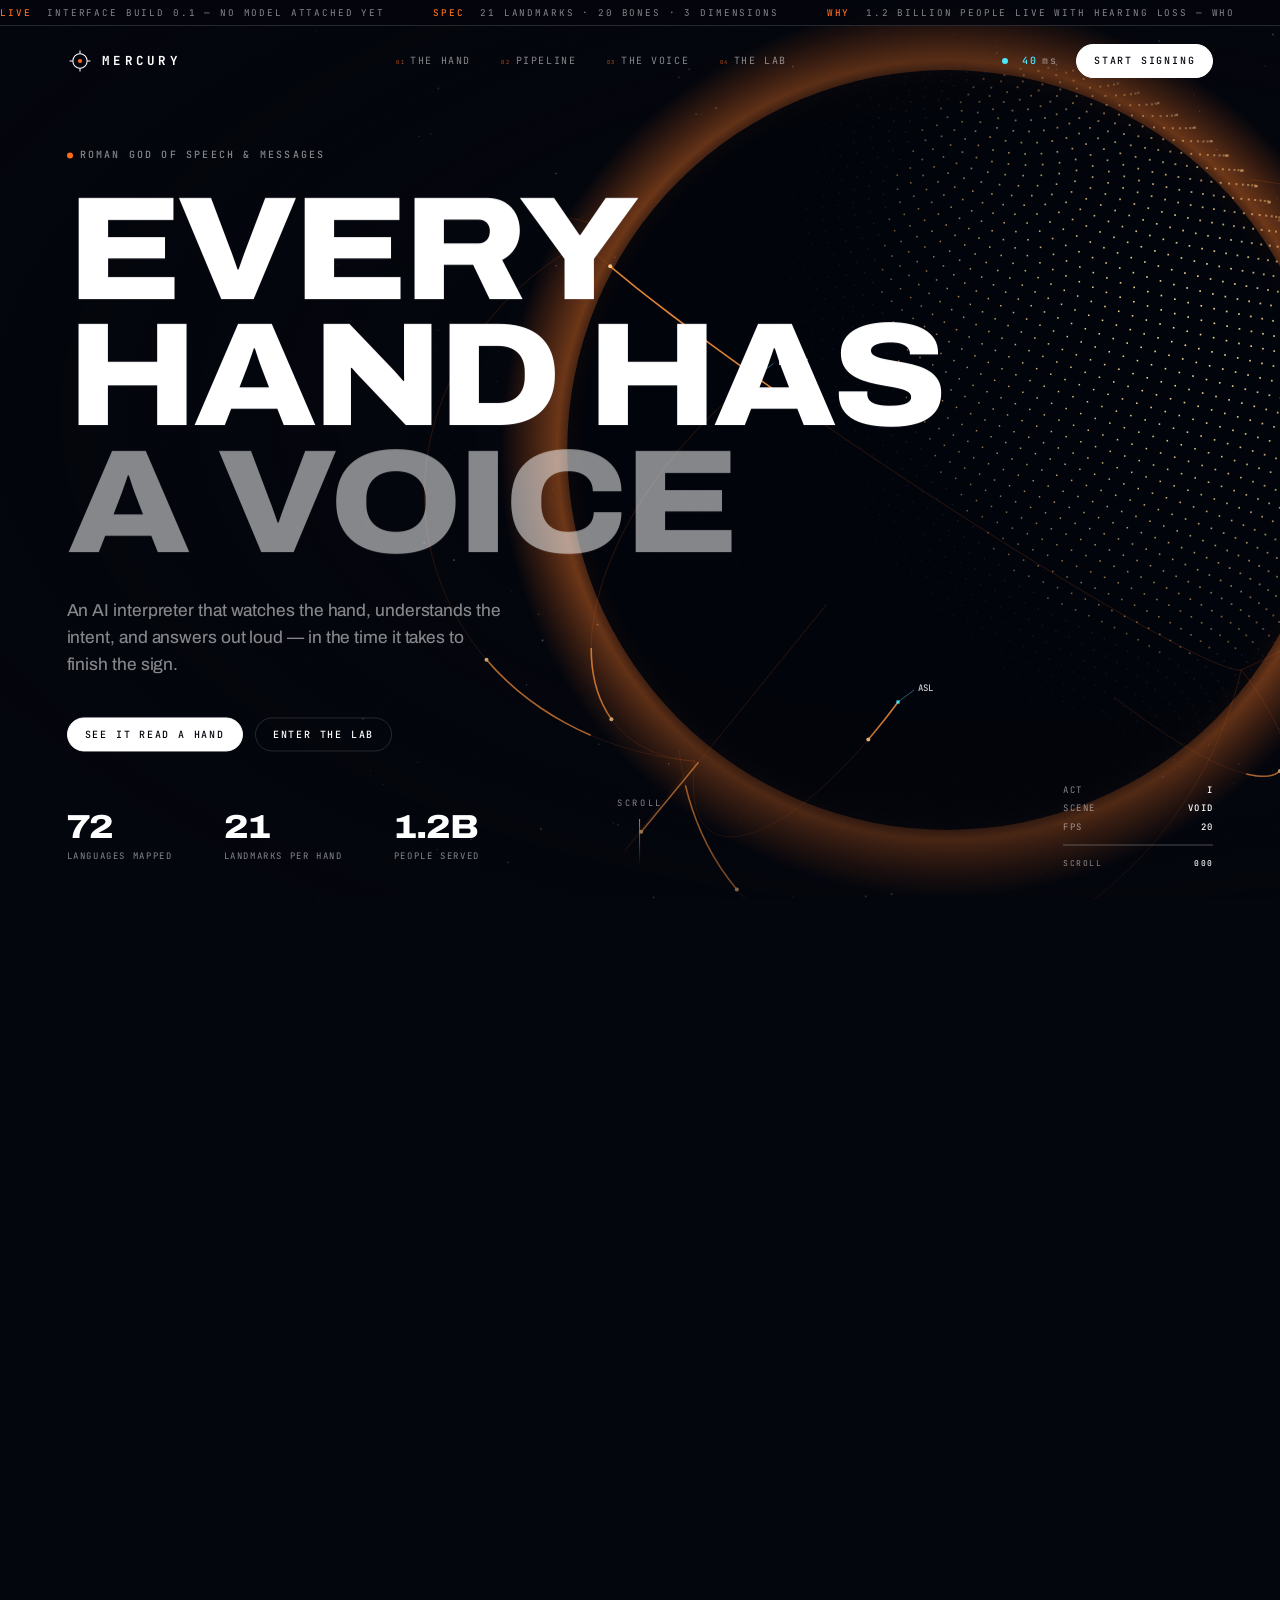
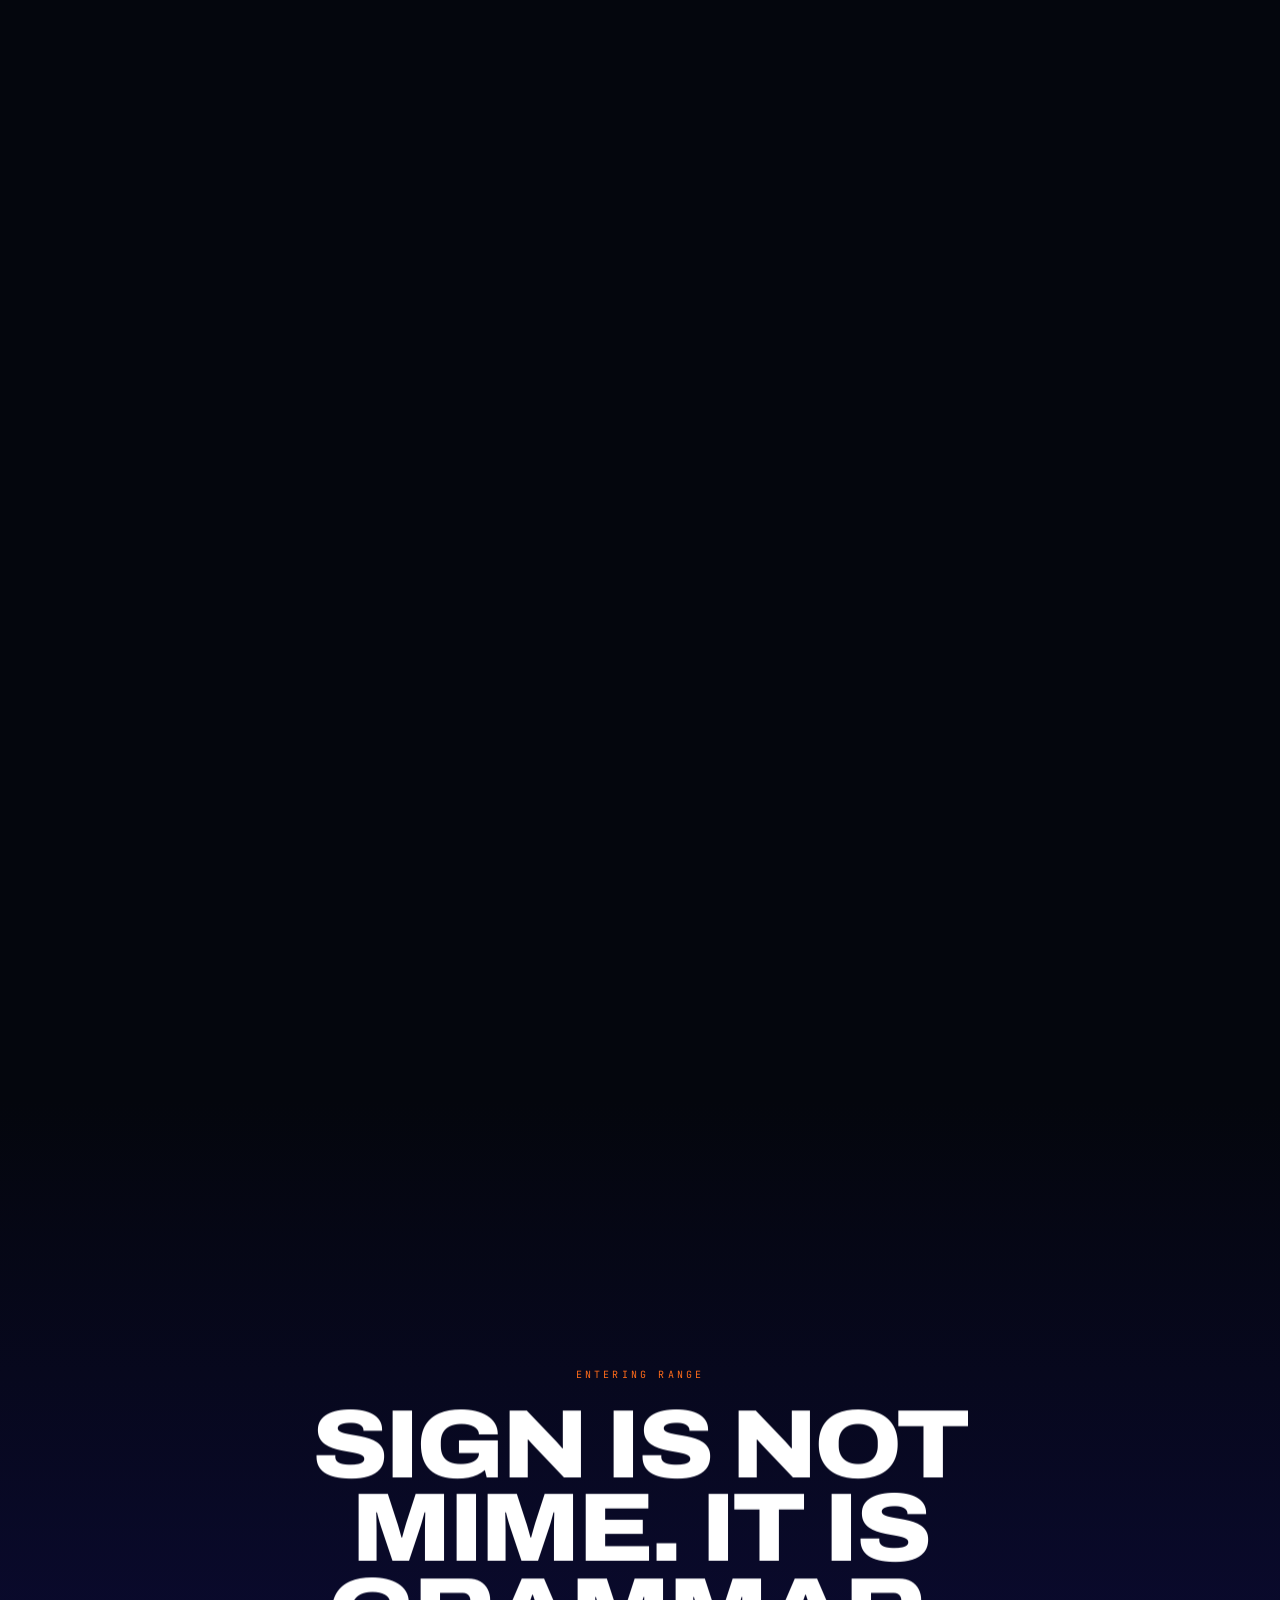
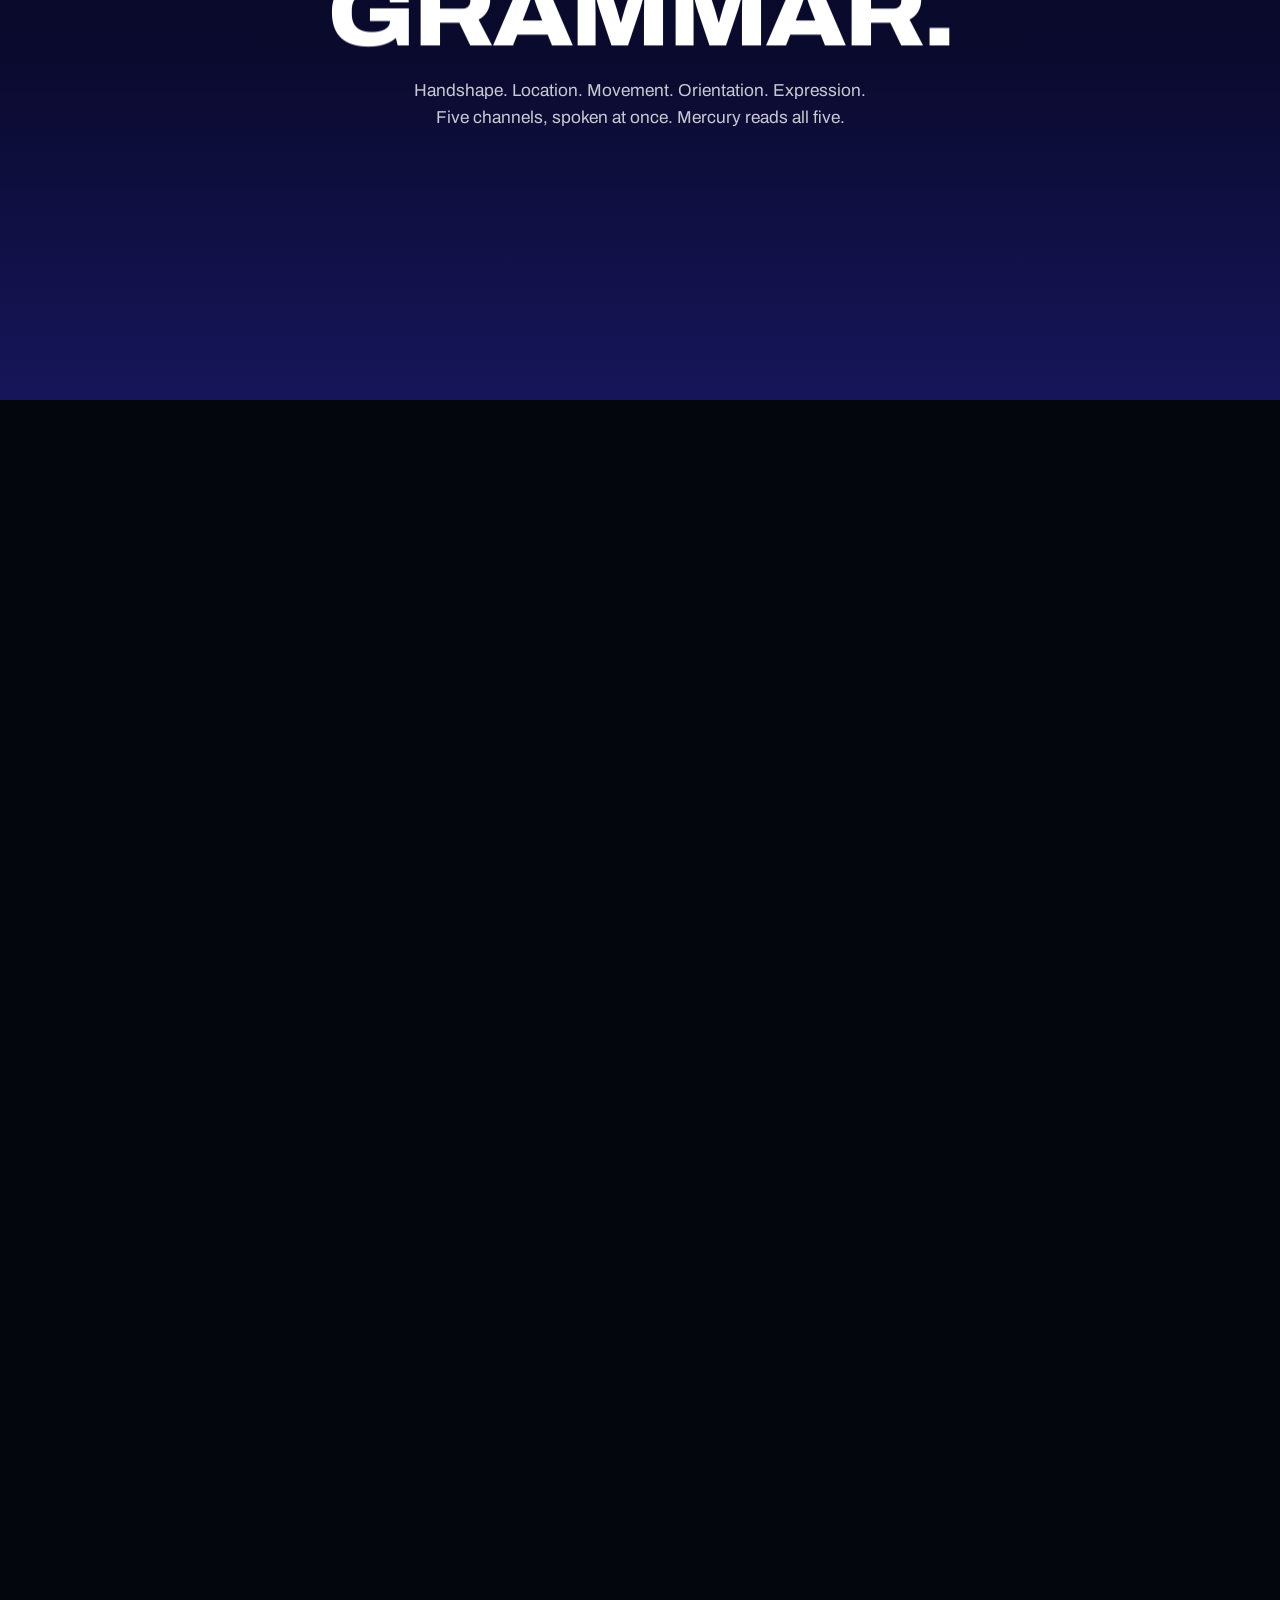
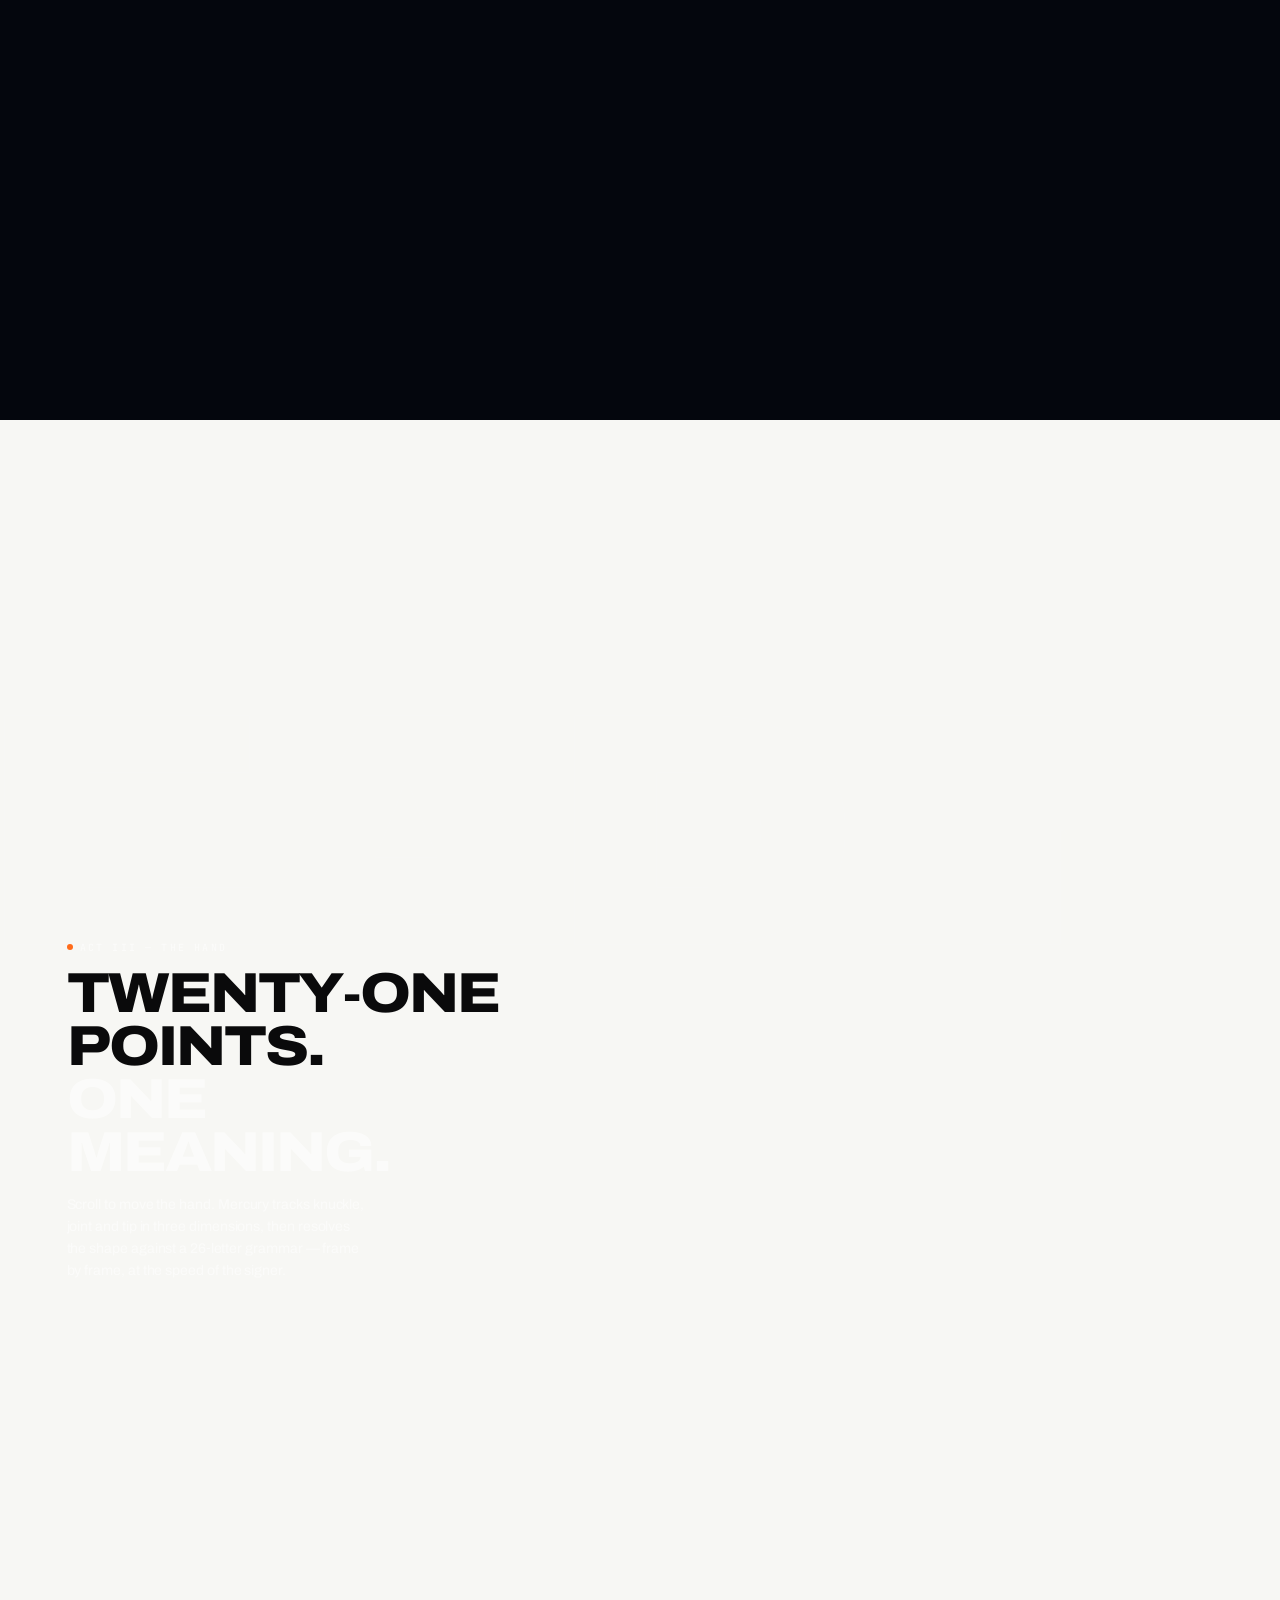
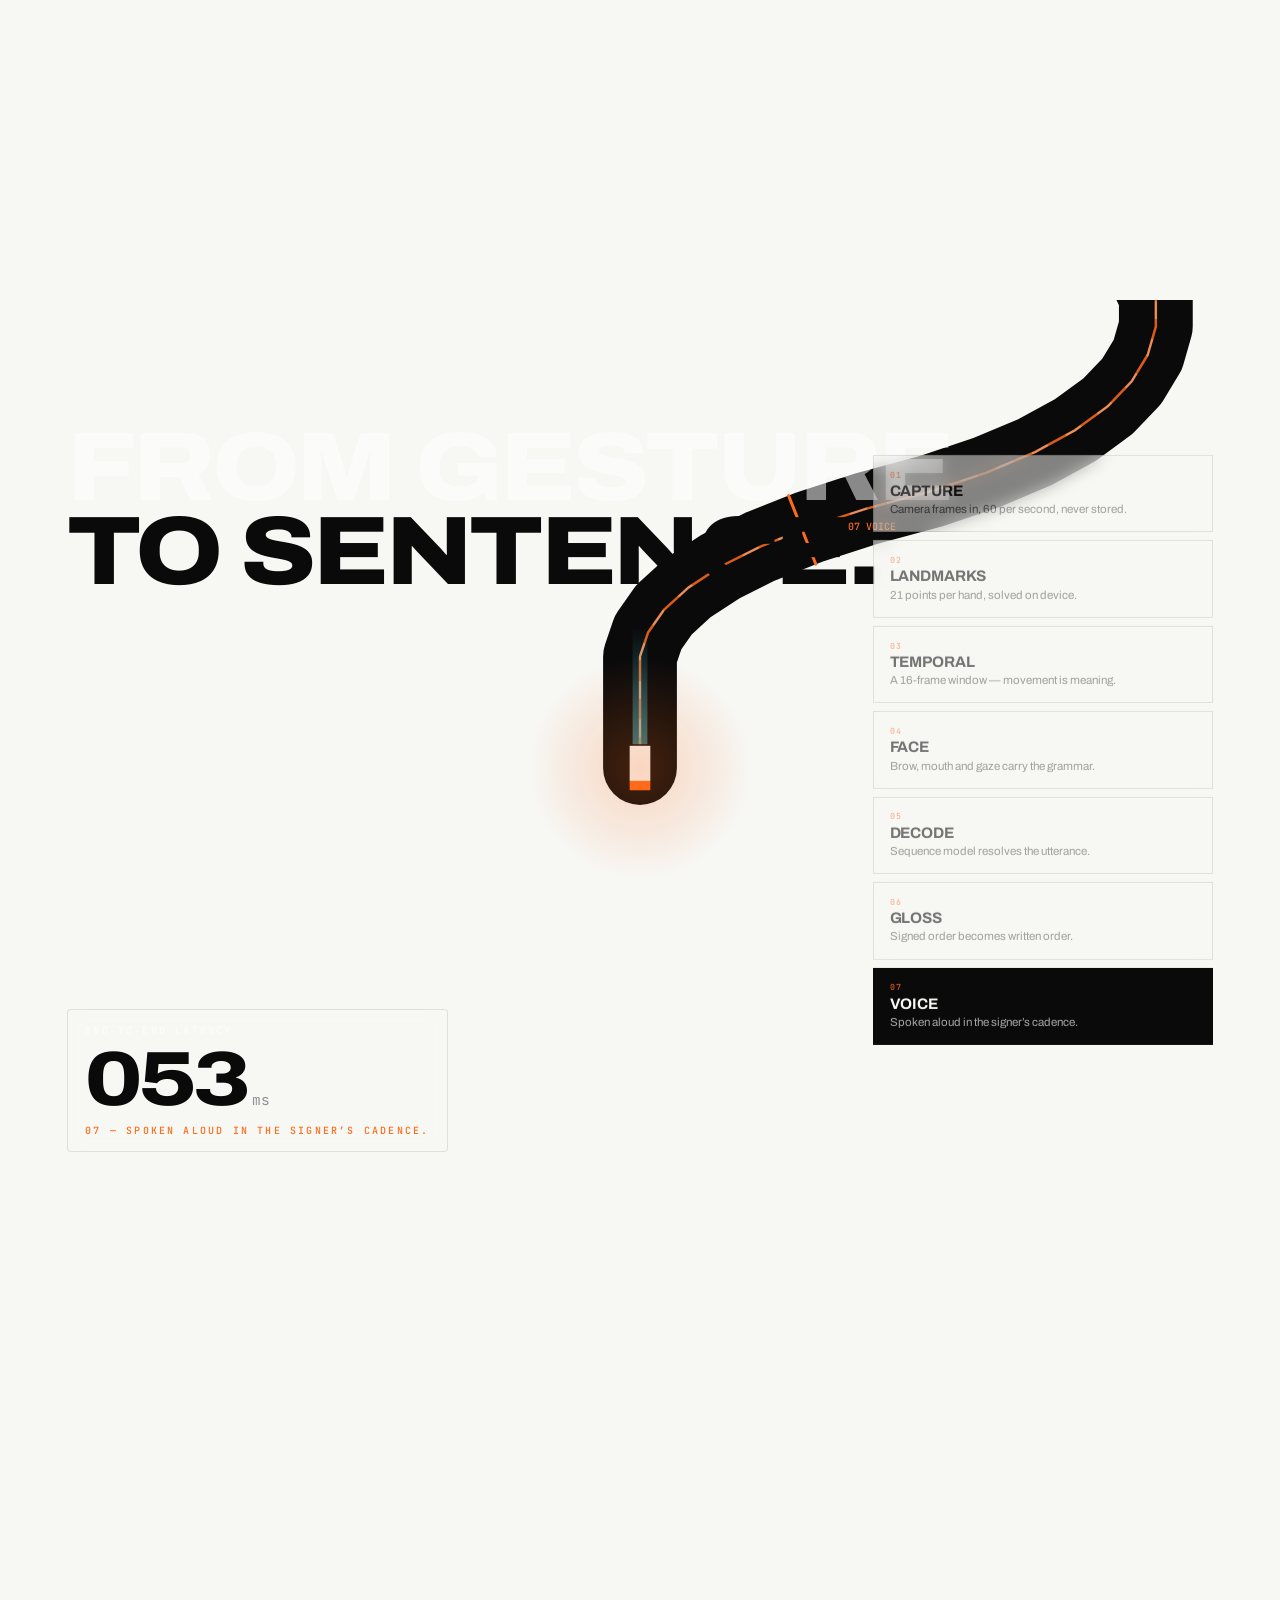
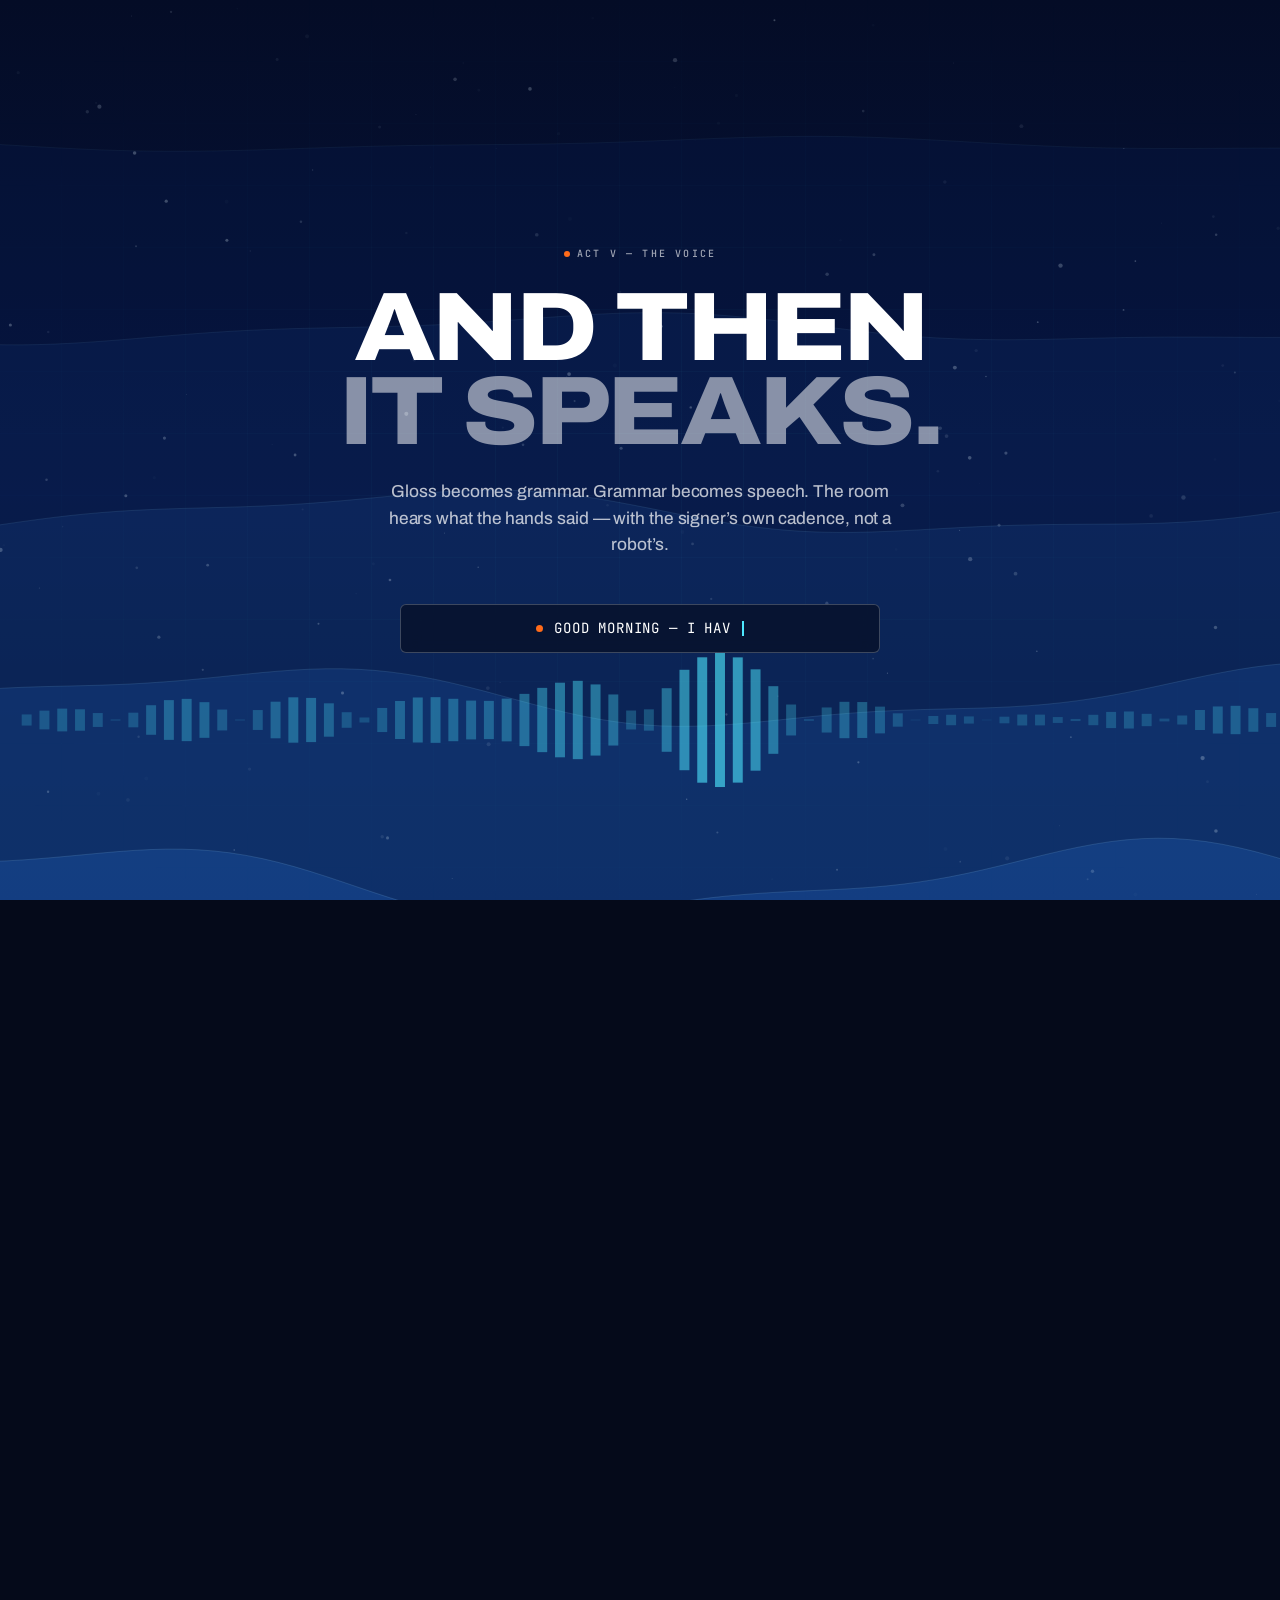
==== index.html @ 38f5bef5 "Build the Mercury interface: eight-act scroll experience Mercury is an AI sign language interpreter." ====
<!doctype html>
<html lang="en" data-theme="void">
<head>
<meta charset="utf-8">
<meta name="viewport" content="width=device-width, initial-scale=1, viewport-fit=cover">
<title>MERCURY — Every Hand Has a Voice</title>
<meta name="description" content="Mercury is an AI sign language interpreter. It reads the hand, understands the intent, and gives it a voice — in real time.">
<meta name="theme-color" content="#04060d">

<link rel="preload" href="assets/fonts/archivo-var.woff2" as="font" type="font/woff2" crossorigin>

<link rel="stylesheet" href="assets/css/fonts.css">
<link rel="stylesheet" href="assets/css/tokens.css">
<link rel="stylesheet" href="assets/css/base.css">
<link rel="stylesheet" href="assets/css/chrome.css">
<link rel="stylesheet" href="assets/css/acts.css">
<link rel="stylesheet" href="assets/css/lab.css">
<link rel="icon" href="data:image/svg+xml,<svg xmlns='http://www.w3.org/2000/svg' viewBox='0 0 32 32'><circle cx='16' cy='16' r='9' fill='none' stroke='%23FF6B1A' stroke-width='2.5'/><circle cx='16' cy='16' r='2.5' fill='%234DE8FF'/></svg>">
</head>
<body>

<!-- ============================================ BOOT ============================================ -->
<div class="boot" id="boot" aria-hidden="true">
  <div class="boot__dither" id="bootDither"></div>
  <div class="boot__win">
    <div class="boot__bar"><span>MERCURY v0.1</span><span class="boot__dots">■ ■ ■</span></div>
    <div class="boot__body">
      <p class="boot__log" id="bootLog">Initialising interpreter&hellip;</p>
      <div class="boot__meter"><i id="bootFill"></i><b id="bootPct">00%</b></div>
      <p class="boot__hint">21 landmarks · 26 handshapes · 1 voice</p>
    </div>
  </div>
</div>

<!-- ============================================ CHROME ============================================ -->
<div class="cursor" id="cursor" aria-hidden="true">
  <svg viewBox="0 0 48 48" class="cursor__ring"><circle cx="24" cy="24" r="21"/><circle cx="24" cy="24" r="21" class="cursor__prog" id="cursorProg"/></svg>
  <i class="cursor__dot"></i>
  <span class="cursor__label" id="cursorLabel"></span>
</div>

<div class="ticker" aria-hidden="true">
  <div class="ticker__rail" id="tickerRail"></div>
</div>

<header class="nav" id="nav">
  <a class="nav__mark" href="#top" data-cursor="TOP">
    <svg viewBox="0 0 40 40" class="nav__glyph"><circle cx="20" cy="20" r="11"/><circle cx="20" cy="20" r="3.2" class="nav__glyph-core"/><path d="M20 4v5M20 31v5M4 20h5M31 20h5"/></svg>
    <span class="nav__word">MERCURY</span>
  </a>
  <nav class="nav__links">
    <a href="#act-hand" data-cursor="READ"><i>01</i>The Hand</a>
    <a href="#act-pipeline" data-cursor="TRACE"><i>02</i>Pipeline</a>
    <a href="#act-wave" data-cursor="HEAR"><i>03</i>The Voice</a>
    <a href="#act-lab" data-cursor="OPEN"><i>04</i>The Lab</a>
  </nav>
  <div class="nav__end">
    <span class="nav__stat"><i class="dot"></i><b id="navLatency">—</b> ms</span>
    <a class="pill pill--solid" href="#act-close" data-cursor="START">START SIGNING</a>
  </div>
</header>

<!-- telemetry rail -->
<aside class="hud" id="hud" aria-hidden="true">
  <div class="hud__row"><span>ACT</span><b id="hudAct">I</b></div>
  <div class="hud__row"><span>SCENE</span><b id="hudScene">VOID</b></div>
  <div class="hud__row"><span>FPS</span><b id="hudFps">60</b></div>
  <div class="hud__bar"><i id="hudProg"></i></div>
  <div class="hud__row hud__row--sm"><span>SCROLL</span><b id="hudPct">000</b></div>
</aside>

<main id="top">

<!-- ============================================ ACT I — THE VOID ============================================ -->
<section class="act act--void" id="act-void" data-act="I" data-scene="VOID">
  <div class="void__sticky">
    <canvas id="cvVoid" class="scene-canvas"></canvas>
    <div class="void__vignette"></div>

    <div class="void__copy shell">
      <p class="eyebrow"><i class="tick"></i>ROMAN GOD OF SPEECH &amp; MESSAGES</p>
      <h1 class="display display--xl">
        <span class="line"><span class="word">EVERY</span></span>
        <span class="line"><span class="word">HAND HAS</span></span>
        <span class="line"><span class="word muted">A VOICE</span></span>
      </h1>
      <p class="lede">An AI interpreter that watches the hand, understands the intent, and answers out loud — in the time it takes to finish the sign.</p>
      <div class="cta-row">
        <a class="pill pill--solid" href="#act-hand" data-cursor="SCROLL">SEE IT READ A HAND</a>
        <a class="pill" href="#act-lab" data-cursor="OPEN">ENTER THE LAB</a>
      </div>
    </div>

    <div class="void__meta">
      <div class="meta__cell"><b>72</b><span>languages mapped</span></div>
      <div class="meta__cell"><b>21</b><span>landmarks per hand</span></div>
      <div class="meta__cell"><b>1.2B</b><span>people served</span></div>
    </div>

    <div class="scroll-cue" aria-hidden="true"><span>SCROLL</span><i></i></div>
  </div>
</section>

<!-- ============================================ ACT II — DESCENT ============================================ -->
<section class="act act--descent" id="act-descent" data-act="II" data-scene="DESCENT">
  <div class="descent__sticky">
    <div class="descent__sky" id="descentSky"></div>
    <div class="descent__copy">
      <p class="descent__kicker" id="descentKicker">ENTERING RANGE</p>
      <h2 class="display display--lg descent__line">
        <span class="line"><span class="word">SIGN IS NOT</span></span>
        <span class="line"><span class="word">MIME. IT IS</span></span>
        <span class="line"><span class="word">GRAMMAR.</span></span>
      </h2>
      <p class="descent__note">Handshape. Location. Movement. Orientation. Expression.<br>Five channels, spoken at once. Mercury reads all five.</p>
    </div>
  </div>
</section>

<!-- ============================================ ACT III — THE HAND ============================================ -->
<section class="act act--hand" id="act-hand" data-act="III" data-scene="HAND">
  <div class="hand__sticky">
    <h2 class="ghost-type" id="handGhost" aria-hidden="true">READING</h2>
    <canvas id="cvHand" class="scene-canvas"></canvas>

    <div class="hand__panel hand__panel--l">
      <p class="mono-label">LANDMARK STREAM</p>
      <ul class="lmk" id="lmkList"></ul>
    </div>

    <div class="hand__panel hand__panel--r">
      <p class="mono-label">INFERENCE</p>
      <div class="infer">
        <div class="infer__glyph" id="inferGlyph">M</div>
        <div class="infer__meta">
          <span class="infer__name" id="inferName">EM</span>
          <span class="infer__conf">CONFIDENCE <b id="inferConf">0.00</b></span>
        </div>
      </div>
      <div class="bars" id="inferBars"></div>
    </div>

    <div class="hand__caption shell">
      <p class="eyebrow"><i class="tick"></i>ACT III — THE HAND</p>
      <h3 class="display display--md">TWENTY&#8209;ONE POINTS.<br><span class="muted">ONE MEANING.</span></h3>
      <p class="lede lede--sm">Scroll to move the hand. Mercury tracks knuckle, joint and tip in three dimensions, then resolves the shape against a 26&#8209;letter grammar — frame by frame, at the speed of the signer.</p>
    </div>
  </div>
</section>

<!-- ============================================ ACT IV — PIPELINE ============================================ -->
<section class="act act--pipeline" id="act-pipeline" data-act="IV" data-scene="PIPELINE">
  <div class="pipe__sticky">
    <canvas id="cvPipe" class="scene-canvas"></canvas>
    <div class="pipe__hud">
      <p class="mono-label">END&#8209;TO&#8209;END LATENCY</p>
      <p class="pipe__ms"><b id="pipeMs">000</b><span>ms</span></p>
      <p class="mono-label pipe__stage" id="pipeStage">AWAITING SIGNAL</p>
    </div>
    <div class="pipe__title shell">
      <h2 class="display display--lg"><span class="muted">FROM GESTURE</span><br>TO SENTENCE.</h2>
    </div>
    <div class="pipe__cards" id="pipeCards"></div>
  </div>
</section>

<!-- ============================================ ACT V — THE VOICE ============================================ -->
<section class="act act--wave" id="act-wave" data-act="V" data-scene="VOICE">
  <div class="wave__sticky">
    <canvas id="cvWave" class="scene-canvas"></canvas>
    <div class="wave__center shell">
      <p class="eyebrow eyebrow--light"><i class="tick"></i>ACT V — THE VOICE</p>
      <h2 class="display display--lg">AND THEN<br><span class="muted">IT SPEAKS.</span></h2>
      <p class="lede lede--light">Gloss becomes grammar. Grammar becomes speech. The room hears what the hands said — with the signer&rsquo;s own cadence, not a robot&rsquo;s.</p>
      <div class="caption-box" id="captionBox"><i class="caption__cue"></i><span id="captionText"></span><b class="caret"></b></div>
    </div>
    <div class="wave__grid" id="waveGrid"></div>
  </div>
</section>

<!-- ============================================ ACT VI — ASCENT ============================================ -->
<section class="act act--ascent" id="act-ascent" data-act="VI" data-scene="ASCENT">
  <div class="ascent__sticky">
    <canvas id="cvAscent" class="scene-canvas"></canvas>
    <div class="ascent__copy shell">
      <h2 class="display display--lg">ONE SIGNER.<br><span class="muted">EVERY ROOM.</span></h2>
      <p class="lede lede--light">A classroom in Nagpur. A pharmacy counter in Lisbon. A 3am emergency line.<br>Mercury runs on the glass already in the pocket.</p>
    </div>
  </div>
</section>

<!-- ============================================ ACT VII — THE LAB ============================================ -->
<section class="act act--lab" id="act-lab" data-act="VII" data-scene="LAB">
  <div class="lab__dither" id="labDither"></div>

  <div class="lab__chrome shell">
    <div class="lab__badge">
      <div class="lab__badge-bar">MERCURY.LAB</div>
      <div class="lab__badge-body">
        <p>Version 0.1 &mdash; interface build</p>
        <p>&copy;2026. Built for the bench.</p>
      </div>
    </div>
    <div class="lab__life">
      <canvas id="cvLife" width="120" height="120"></canvas>
      <p>Game of Life</p>
    </div>
  </div>

  <div class="lab__hero">
    <span class="crop crop--tl"></span><span class="crop crop--tr"></span>
    <span class="crop crop--bl"></span><span class="crop crop--br"></span>
    <h2 class="lab__huge">We Built The<br>Interpreter<br>Backwards</h2>
  </div>

  <p class="lab__foot">*Latency measured sign&#8209;onset to audible output. <a href="#act-close" data-cursor="PROOF">(Proof)</a></p>

  <div class="lab__stat">
    <h3 class="lab__huge lab__huge--stat">14&times; Faster,<br>Zero Wait.</h3>
  </div>

  <div class="lab__race">
    <p class="lab__race-title">MERCURY</p>
    <div class="win">
      <div class="win__bar"><span>mercury — live interpret</span><i>▣</i></div>
      <pre class="win__body" id="raceA"></pre>
    </div>
    <p class="lab__race-title">CAPTION RELAY</p>
    <div class="win win--muted">
      <div class="win__bar"><span>relay — human queue</span><i>▣</i></div>
      <pre class="win__body" id="raceB"></pre>
    </div>
  </div>

  <div class="lab__cols">
    <div class="lab__col"><p class="mono-label">NOT A DICTIONARY</p><p>Word&#8209;for&#8209;word lookup breaks the moment a signer uses space, speed or face. Mercury models the whole utterance.</p></div>
    <div class="lab__col"><p class="mono-label">RUNS ON DEVICE</p><p>The landmark pass never leaves the phone. Nothing about a private conversation is uploaded to be understood.</p></div>
    <div class="lab__col lab__col--b64"><p class="mono-label">[B.64]</p><p class="b64" id="b64"></p></div>
  </div>
</section>

<!-- ============================================ ACT VIII — CLOSE ============================================ -->
<section class="act act--close" id="act-close" data-act="VIII" data-scene="CLOSE">
  <div class="close__inner shell">
    <p class="eyebrow"><i class="tick"></i>THE MESSENGER IS READY</p>
    <h2 class="display display--xl close__line">
      <span class="line"><span class="word">SAY IT</span></span>
      <span class="line"><span class="word muted">WITH YOUR</span></span>
      <span class="line"><span class="word">HANDS.</span></span>
    </h2>
    <div class="cta-row cta-row--center">
      <a class="pill pill--solid pill--lg" href="#top" data-cursor="SOON">OPEN THE INTERPRETER</a>
      <a class="pill pill--lg" href="#act-lab" data-cursor="READ">READ THE PAPER</a>
    </div>
  </div>
  <canvas id="cvClose" class="scene-canvas"></canvas>
</section>

<footer class="foot">
  <div class="foot__grid shell">
    <div class="foot__brand">
      <svg viewBox="0 0 40 40" class="nav__glyph"><circle cx="20" cy="20" r="11"/><circle cx="20" cy="20" r="3.2" class="nav__glyph-core"/><path d="M20 4v5M20 31v5M4 20h5M31 20h5"/></svg>
      <p>MERCURY</p>
      <span>Roman god of speech, messages and crossings between worlds.</span>
    </div>
    <div class="foot__col"><p class="mono-label">PROJECT</p><a href="#act-hand">The Hand</a><a href="#act-pipeline">Pipeline</a><a href="#act-wave">The Voice</a><a href="#act-lab">The Lab</a></div>
    <div class="foot__col"><p class="mono-label">BUILT WITH</p><span>Python</span><span>WebGL</span><span>Canvas 2D</span><span>No stock imagery</span></div>
    <div class="foot__col"><p class="mono-label">STATUS</p><span class="live"><i class="dot"></i>INTERFACE BUILD</span><span id="footClock">--:--:--</span></div>
  </div>
  <div class="foot__rule"></div>
  <p class="foot__end"><span>MERCURY &mdash; AI SIGN LANGUAGE HELPER</span><span>EVERY HAND HAS A VOICE</span></p>
</footer>

</main>

<script src="assets/vendor/gsap.min.js"></script>
<script src="assets/vendor/ScrollTrigger.min.js"></script>
<script src="assets/vendor/lenis.min.js"></script>
<script type="module" src="assets/js/main.js"></script>
</body>
</html>
---- assets/css/fonts.css ----
/* ================================================================
   MERCURY — self-hosted type
   Vendored so the site renders identically offline and on a judging
   machine with no network. Archivo is variable on both weight and
   width, which is what the display headings lean on.
   ================================================================ */
@font-face{
  font-family:'Archivo';
  src:url('../fonts/archivo-var.woff2') format('woff2-variations');
  font-weight:100 900;
  font-stretch:62% 125%;
  font-style:normal;
  font-display:swap;
}
@font-face{font-family:'JetBrains Mono';src:url('../fonts/jbmono-400.woff2') format('woff2');font-weight:400;font-display:swap}
@font-face{font-family:'JetBrains Mono';src:url('../fonts/jbmono-500.woff2') format('woff2');font-weight:500;font-display:swap}
@font-face{font-family:'JetBrains Mono';src:url('../fonts/jbmono-700.woff2') format('woff2');font-weight:700;font-display:swap}
---- assets/css/tokens.css ----
/* ================================================================
   MERCURY — design tokens
   One palette, three climates: VOID (space), PAPER (daylight),
   PLASMA (the lab). Everything else is derived.
   ================================================================ */
:root{
  /* --- climate: void --- */
  --void-0:#04060d;
  --void-1:#070b18;
  --void-2:#0d1426;
  --void-3:#16203a;

  /* --- climate: paper --- */
  --paper-0:#f7f7f4;
  --paper-1:#eceae4;
  --ink-0:#0a0a0b;
  --ink-1:#2b2d33;
  --ink-2:#8e9199;

  /* --- climate: plasma (the lab) --- */
  --plasma:#f77fa8;
  --plasma-deep:#2a1a20;

  /* --- signal accents --- */
  --signal:#ff6b1a;      /* molten amber — the planet closest to the sun */
  --signal-dim:#a8410c;
  --pulse:#4de8ff;       /* electric cyan — data in flight */
  --pulse-dim:#1a7a8c;
  --quicksilver:#c8ccd6;

  /* --- semantic --- */
  --bg:var(--void-0);
  --fg:#ffffff;
  --fg-mute:rgba(255,255,255,.52);
  --rule:rgba(255,255,255,.14);

  /* --- type --- */
  --display:'Archivo',-apple-system,'Segoe UI',sans-serif;
  --mono:'JetBrains Mono',ui-monospace,'SF Mono',monospace;

  --fs-xl:clamp(3.4rem,11.5vw,11rem);
  --fs-lg:clamp(2.6rem,7.6vw,7rem);
  --fs-md:clamp(1.9rem,4.4vw,3.9rem);
  --fs-lede:clamp(.95rem,1.35vw,1.2rem);
  --fs-mono:clamp(.6rem,.78vw,.72rem);

  /* --- metrics --- */
  --shell:clamp(1.2rem,5.2vw,7rem);
  --maxw:1680px;
  --ease:cubic-bezier(.22,1,.36,1);
  --ease-io:cubic-bezier(.76,0,.24,1);

  /* --- z --- */
  --z-scene:1;
  --z-copy:4;
  --z-hud:40;
  --z-nav:50;
  --z-cursor:90;
  --z-boot:100;
}

/* climate switches applied per-section by the observer */
/* The chrome (nav, ticker, hud, cursor) reads --bg/--fg, so flipping these
   inverts the whole persistent layer over the daylight acts. */
[data-climate="paper"]{
  --bg:var(--paper-0);
  --fg:var(--ink-0);
  --fg-mute:var(--ink-2);
  --rule:rgba(10,10,11,.16);
}
---- assets/css/base.css ----
/* ================================================================
   MERCURY — reset + primitives
   ================================================================ */
*,*::before,*::after{box-sizing:border-box}
html{-webkit-text-size-adjust:100%}
body{
  margin:0;background:var(--void-0);color:var(--fg);
  font-family:var(--display);font-variation-settings:'wdth' 100;
  -webkit-font-smoothing:antialiased;text-rendering:optimizeLegibility;
  overflow-x:hidden;
}
body.is-booting{overflow:hidden;height:100vh}
img,svg,canvas{display:block;max-width:100%}
a{color:inherit;text-decoration:none}
h1,h2,h3,p,ul{margin:0}
ul{list-style:none;padding:0}
::selection{background:var(--signal);color:#000}

.shell{width:100%;max-width:var(--maxw);margin-inline:auto;padding-inline:var(--shell)}

/* ---------- display type ---------- */
.display{
  font-weight:800;font-variation-settings:'wdth' 112,'wght' 820;
  line-height:.86;letter-spacing:-.035em;text-transform:uppercase;
}
.display--xl{font-size:var(--fs-xl)}
.display--lg{font-size:var(--fs-lg)}
.display--md{font-size:var(--fs-md);line-height:.94}
.display .line{display:block;overflow:hidden}
.display .word{display:block;will-change:transform}
.muted{color:var(--fg-mute)}

/* ghost type — the giant outline word behind a scene */
.ghost-type{
  position:absolute;left:50%;top:46%;translate:-50% -50%;
  font-size:clamp(7rem,26vw,22rem);font-weight:900;
  font-variation-settings:'wdth' 125,'wght' 900;
  letter-spacing:-.05em;line-height:1;white-space:nowrap;
  color:transparent;-webkit-text-stroke:1px var(--fg);opacity:.11;
  pointer-events:none;user-select:none;z-index:0;
}

/* ---------- body copy ---------- */
.lede{
  font-size:var(--fs-lede);line-height:1.55;color:var(--fg-mute);
  max-width:44ch;font-weight:450;letter-spacing:-.005em;
}
.lede--sm{font-size:clamp(.85rem,1.1vw,1rem);max-width:38ch}
.lede--light{color:rgba(255,255,255,.72)}

/* ---------- mono micro ---------- */
.mono-label,.eyebrow{
  font-family:var(--mono);font-size:var(--fs-mono);
  letter-spacing:.22em;text-transform:uppercase;font-weight:500;
}
.mono-label{color:var(--fg-mute)}
.eyebrow{display:flex;align-items:center;gap:.7em;color:var(--fg-mute)}
.eyebrow--light{color:rgba(255,255,255,.62)}
.tick{width:6px;height:6px;background:var(--signal);border-radius:50%;flex:none;
  box-shadow:0 0 0 0 var(--signal);animation:tick 2.4s var(--ease) infinite}
@keyframes tick{0%{box-shadow:0 0 0 0 rgba(255,107,26,.6)}70%,100%{box-shadow:0 0 0 9px rgba(255,107,26,0)}}
.dot{width:6px;height:6px;border-radius:50%;background:var(--pulse);display:inline-block;flex:none;
  animation:breathe 1.8s ease-in-out infinite}
@keyframes breathe{0%,100%{opacity:1}50%{opacity:.25}}

/* ---------- buttons ---------- */
.pill{
  --pill-fg:var(--fg);
  display:inline-flex;align-items:center;gap:.7em;
  padding:.95em 1.7em;border:1px solid var(--rule);border-radius:100px;
  font-family:var(--mono);font-size:var(--fs-mono);letter-spacing:.18em;
  text-transform:uppercase;font-weight:500;color:var(--pill-fg);
  position:relative;overflow:hidden;isolation:isolate;
  transition:color .45s var(--ease),border-color .45s var(--ease);
}
.pill::after{
  content:"";position:absolute;inset:0;z-index:-1;background:var(--fg);
  translate:0 101%;border-radius:50% 50% 0 0;
  transition:translate .55s var(--ease),border-radius .55s var(--ease);
}
.pill:hover{color:var(--bg);border-color:var(--fg)}
.pill:hover::after{translate:0 0;border-radius:0}
.pill--solid{background:var(--fg);color:var(--bg);border-color:var(--fg)}
.pill--solid::after{background:var(--signal)}
.pill--solid:hover{color:#000;border-color:var(--signal)}
.pill--lg{padding:1.2em 2.3em}
.cta-row{display:flex;flex-wrap:wrap;gap:.75rem;margin-top:2.4rem}
.cta-row--center{justify-content:center}

/* ---------- reduced motion ---------- */
@media (prefers-reduced-motion:reduce){
  *{animation-duration:.01ms!important;animation-iteration-count:1!important;
    transition-duration:.01ms!important;scroll-behavior:auto!important}
}
---- assets/css/chrome.css ----
/* ================================================================
   MERCURY — persistent chrome
   boot · cursor · ticker · nav · hud · footer
   ================================================================ */

/* ---------- BOOT ---------- */
.boot{position:fixed;inset:0;z-index:var(--z-boot);background:var(--void-0);
  display:grid;place-items:center;transition:opacity .6s var(--ease)}
.boot.is-done{pointer-events:none}
.boot__dither{position:absolute;inset:0;opacity:.5;
  background-image:radial-gradient(rgba(255,107,26,.5) 1px,transparent 1px);
  background-size:4px 4px;mask-image:linear-gradient(180deg,#000,transparent 70%)}
.boot__win{position:relative;width:min(92vw,420px);border:1px solid var(--quicksilver);
  background:#0a0d16;box-shadow:0 0 0 1px #000,8px 8px 0 rgba(0,0,0,.6)}
.boot__bar{display:flex;justify-content:space-between;align-items:center;
  padding:.5rem .7rem;background:var(--quicksilver);color:#000;
  font-family:var(--mono);font-size:.66rem;letter-spacing:.14em;font-weight:700}
.boot__dots{letter-spacing:-.1em;font-size:.5rem}
.boot__body{padding:1.4rem 1.2rem 1.2rem}
.boot__log{font-family:var(--mono);font-size:.72rem;color:var(--quicksilver);
  min-height:2.6em;line-height:1.6;letter-spacing:.02em}
.boot__meter{position:relative;height:22px;margin:1rem 0 .8rem;
  border:1px solid rgba(200,204,214,.4);background:#05070e}
.boot__meter i{position:absolute;inset:0;width:0%;background:var(--signal);
  transition:width .18s linear}
.boot__meter b{position:absolute;inset:0;display:grid;place-items:center;
  font-family:var(--mono);font-size:.66rem;color:#fff;mix-blend-mode:difference;font-weight:700}
.boot__hint{font-family:var(--mono);font-size:.6rem;letter-spacing:.2em;
  color:rgba(200,204,214,.45);text-transform:uppercase}

/* ---------- CURSOR ---------- */
.cursor{position:fixed;top:0;left:0;z-index:var(--z-cursor);pointer-events:none;
  width:48px;height:48px;translate:-50% -50%;mix-blend-mode:difference;
  opacity:0;transition:opacity .3s}
.cursor.is-live{opacity:1}
.cursor__ring{width:100%;height:100%;fill:none;overflow:visible}
.cursor__ring circle{stroke:#fff;stroke-width:1;opacity:.35}
.cursor__prog{opacity:1!important;stroke:var(--signal)!important;stroke-width:1.6!important;
  stroke-dasharray:132;stroke-dashoffset:132;transform:rotate(-90deg);transform-origin:center}
.cursor__dot{position:absolute;inset:0;margin:auto;width:4px;height:4px;
  background:#fff;border-radius:50%;transition:scale .3s var(--ease)}
.cursor__label{position:absolute;left:50%;top:50%;translate:-50% -50%;
  font-family:var(--mono);font-size:.55rem;letter-spacing:.16em;color:#fff;
  white-space:nowrap;opacity:0;scale:.8;transition:opacity .3s,scale .3s var(--ease)}
.cursor.is-hot{scale:1.55}
.cursor.is-hot .cursor__dot{scale:0}
.cursor.is-hot .cursor__label{opacity:1;scale:.66}
@media (hover:none){.cursor{display:none}}

/* ---------- TICKER ---------- */
.ticker{position:fixed;top:0;left:0;right:0;z-index:calc(var(--z-nav) + 1);
  height:26px;overflow:hidden;border-bottom:1px solid var(--rule);
  background:color-mix(in srgb,var(--bg) 82%,transparent);backdrop-filter:blur(8px)}
.ticker__rail{display:flex;gap:3rem;white-space:nowrap;padding-top:7px;width:max-content;
  animation:slide 44s linear infinite}
.ticker__rail span{font-family:var(--mono);font-size:.58rem;letter-spacing:.2em;
  color:var(--fg-mute);text-transform:uppercase}
.ticker__rail b{color:var(--signal);font-weight:500}
@keyframes slide{to{translate:-50% 0}}

/* ---------- NAV ---------- */
.nav{position:fixed;top:26px;left:0;right:0;z-index:var(--z-nav);
  display:flex;align-items:center;justify-content:space-between;gap:2rem;
  padding:1.1rem var(--shell);transition:padding .5s var(--ease),background .5s}
.nav.is-stuck{padding-block:.7rem;background:color-mix(in srgb,var(--bg) 72%,transparent);
  backdrop-filter:blur(10px);border-bottom:1px solid var(--rule)}
.nav__mark{display:flex;align-items:center;gap:.6rem}
.nav__glyph{width:26px;height:26px;fill:none;stroke:var(--fg);stroke-width:1.6;flex:none;
  animation:spin 22s linear infinite}
.nav__glyph-core{fill:var(--signal);stroke:none}
@keyframes spin{to{rotate:360deg}}
.nav__word{font-family:var(--mono);font-size:.78rem;letter-spacing:.34em;font-weight:700}
.nav.is-stuck .nav__word{font-size:0;letter-spacing:0}
.nav.is-stuck .nav__word::after{content:"MC";font-size:.78rem;letter-spacing:.2em}
.nav__links{display:flex;gap:1.9rem}
.nav__links a{font-family:var(--mono);font-size:var(--fs-mono);letter-spacing:.16em;
  text-transform:uppercase;color:var(--fg-mute);display:flex;align-items:baseline;gap:.5em;
  position:relative;transition:color .35s}
.nav__links a i{font-style:normal;font-size:.55em;color:var(--signal);opacity:.7}
.nav__links a::after{content:"";position:absolute;left:0;right:100%;bottom:-6px;
  height:1px;background:var(--signal);transition:right .45s var(--ease)}
.nav__links a:hover{color:var(--fg)}
.nav__links a:hover::after{right:0}
.nav__end{display:flex;align-items:center;gap:1.2rem}
.nav__stat{display:flex;align-items:center;gap:.5em;font-family:var(--mono);
  font-size:var(--fs-mono);letter-spacing:.14em;color:var(--fg-mute)}
.nav__stat b{color:var(--pulse);font-weight:500;min-width:2.4em;text-align:right}
@media (max-width:1100px){.nav__links,.nav__stat{display:none}}

/* ---------- HUD ---------- */
.hud{position:fixed;right:var(--shell);bottom:2rem;z-index:var(--z-hud);
  width:150px;display:grid;gap:.42rem;
  font-family:var(--mono);font-size:.56rem;letter-spacing:.16em;text-transform:uppercase;
  opacity:0;transition:opacity .6s}
.hud.is-live{opacity:1}
.hud__row{display:flex;justify-content:space-between;color:var(--fg-mute)}
.hud__row b{color:var(--fg);font-weight:500}
.hud__row--sm{font-size:.5rem}
.hud__bar{height:2px;background:var(--rule);margin:.3rem 0;overflow:hidden}
.hud__bar i{display:block;height:100%;width:0%;background:var(--signal)}
@media (max-width:860px){.hud{display:none}}

/* ---------- SCROLL CUE ---------- */
.scroll-cue{position:absolute;left:50%;bottom:2.2rem;translate:-50% 0;
  display:grid;justify-items:center;gap:.6rem;z-index:var(--z-copy)}
.scroll-cue span{font-family:var(--mono);font-size:.55rem;letter-spacing:.3em;color:var(--fg-mute)}
.scroll-cue i{width:1px;height:46px;background:linear-gradient(var(--signal),transparent);
  animation:drop 2s var(--ease) infinite}
@keyframes drop{0%{scale:1 0;transform-origin:top}50%{scale:1 1;transform-origin:top}
  50.1%{transform-origin:bottom}100%{scale:1 0;transform-origin:bottom}}

/* ---------- FOOTER ---------- */
.foot{background:var(--void-0);color:#fff;padding:6rem 0 2rem;position:relative;z-index:5}
.foot__grid{display:grid;grid-template-columns:2fr 1fr 1fr 1fr;gap:3rem}
.foot__brand .nav__glyph{width:32px;height:32px;stroke:#fff;margin-bottom:1rem}
.foot__brand p{font-family:var(--mono);letter-spacing:.34em;font-size:.9rem;font-weight:700}
.foot__brand span{display:block;margin-top:.8rem;max-width:30ch;line-height:1.6;
  font-size:.85rem;color:rgba(255,255,255,.45)}
.foot__col{display:grid;gap:.6rem;align-content:start}
.foot__col .mono-label{margin-bottom:.4rem}
.foot__col a,.foot__col span{font-size:.85rem;color:rgba(255,255,255,.6);
  transition:color .3s;display:flex;align-items:center;gap:.5em}
.foot__col a:hover{color:var(--signal)}
.foot__rule{height:1px;background:rgba(255,255,255,.12);margin:4rem var(--shell) 1.4rem}
.foot__end{display:flex;justify-content:space-between;padding-inline:var(--shell);
  font-family:var(--mono);font-size:.55rem;letter-spacing:.2em;
  color:rgba(255,255,255,.35);text-transform:uppercase}
@media (max-width:900px){.foot__grid{grid-template-columns:1fr 1fr}.foot__end{flex-direction:column;gap:.5rem}}
---- assets/css/acts.css ----
/* ================================================================
   MERCURY — the acts
   Each act = a tall "runway" + a sticky viewport that the scroll
   scrubs. Camera continuity across acts is the whole point.
   ================================================================ */
.act{position:relative}
.scene-canvas{position:absolute;inset:0;width:100%;height:100%;z-index:var(--z-scene)}

/* ================= ACT I — VOID ================= */
.act--void{background:var(--void-0)}
.act--void{height:300vh}
.void__sticky{position:sticky;top:0;height:100vh;overflow:hidden}
.void__vignette{position:absolute;inset:0;z-index:2;pointer-events:none;
  background:radial-gradient(120% 90% at 78% 46%,transparent 34%,rgba(4,6,13,.82) 78%)}
@media (max-width:760px){
  .void__vignette{background:
    radial-gradient(130% 80% at 70% 40%,transparent 18%,rgba(4,6,13,.72) 70%),
    linear-gradient(180deg,rgba(4,6,13,.55) 0 62%,rgba(4,6,13,.9) 100%)}
}
.void__copy{position:absolute;left:0;right:0;top:50%;translate:0 -50%;z-index:var(--z-copy)}
.void__copy .display{margin:1.6rem 0 2rem;max-width:14ch}
.void__meta{position:absolute;left:var(--shell);bottom:2.4rem;z-index:var(--z-copy);
  display:flex;gap:3.2rem}
.meta__cell b{display:block;font-size:clamp(1.5rem,2.6vw,2.4rem);font-weight:800;
  font-variation-settings:'wdth' 118,'wght' 800;letter-spacing:-.03em;line-height:1}
.meta__cell span{font-family:var(--mono);font-size:.56rem;letter-spacing:.18em;
  text-transform:uppercase;color:var(--fg-mute)}
@media (max-width:760px){.void__meta{gap:1.6rem}.scroll-cue{display:none}}

/* ================= ACT II — DESCENT ================= */
/* black -> violet -> cyan -> daylight. The atmosphere entry. */
.act--descent{background:var(--void-0);height:280vh}
.descent__sticky{position:sticky;top:0;height:100vh;overflow:hidden;
  display:grid;place-items:center}
.descent__sky{position:absolute;inset:0;z-index:0;
  background:linear-gradient(180deg,
    #04060d 0%, #0a0a2e 18%, #1b1a6b 34%,
    #2f4fb8 52%, #5f9be0 68%, #a9cdf2 82%, #f7f7f4 100%);
  background-size:100% 340%;background-position:0% 0%}
.descent__copy{position:relative;z-index:var(--z-copy);text-align:center;
  display:grid;justify-items:center;gap:1.4rem;padding-inline:var(--shell)}
.descent__kicker{font-family:var(--mono);font-size:var(--fs-mono);letter-spacing:.32em;
  text-transform:uppercase;color:var(--signal)}
.descent__line{color:#fff;mix-blend-mode:difference}
.descent__note{font-size:var(--fs-lede);line-height:1.6;color:rgba(255,255,255,.78);
  max-width:46ch;margin-inline:auto}

/* ================= ACT III — THE HAND ================= */
/* daylight. the reach-stacker beat: one object, scrubbed. */
.act--hand{background:var(--paper-0);color:var(--ink-0)}
.act--hand{height:520vh}
.hand__sticky{position:sticky;top:0;height:100vh;overflow:hidden;
  display:grid;place-items:center}
.hand__sticky .scene-canvas{z-index:1}
.hand__panel{position:absolute;top:50%;translate:0 -50%;z-index:var(--z-copy);
  width:min(30vw,250px);opacity:0}
.hand__panel--l{left:var(--shell);top:22%;translate:0 0;width:min(34vw,340px)}
.hand__panel--r{right:var(--shell);text-align:right}
.hand__panel .mono-label{color:var(--ink-2);padding-bottom:.6rem;
  border-bottom:1px solid rgba(10,10,11,.14);margin-bottom:.8rem;display:block}

.lmk{display:grid;grid-template-columns:1fr 1fr;grid-auto-flow:column;
  grid-template-rows:repeat(11,auto);gap:1px .9rem;
  font-family:var(--mono);font-size:.52rem;color:var(--ink-2)}
.lmk li{display:flex;justify-content:space-between;gap:.6rem;
  padding:1px 0;transition:color .2s}
.lmk li b{color:var(--ink-0);font-weight:500;font-variant-numeric:tabular-nums}
.lmk li.is-hot{color:var(--signal)}
.lmk li.is-hot b{color:var(--signal)}

.infer{display:flex;align-items:center;gap:1rem;justify-content:flex-end;margin-bottom:1.1rem}
.infer__glyph{width:62px;height:62px;display:grid;place-items:center;flex:none;
  border:1.5px solid var(--ink-0);font-size:2rem;font-weight:800;
  font-variation-settings:'wdth' 118,'wght' 820;line-height:1}
.infer__meta{display:grid;gap:.25rem}
.infer__name{font-family:var(--mono);font-size:.78rem;letter-spacing:.22em;font-weight:700}
.infer__conf{font-family:var(--mono);font-size:.54rem;letter-spacing:.14em;color:var(--ink-2)}
.infer__conf b{color:var(--signal);font-weight:500;font-variant-numeric:tabular-nums}
.bars{display:grid;gap:5px}
.bars .bar{display:grid;grid-template-columns:1fr 2.6rem;align-items:center;gap:.5rem}
.bars .bar span{font-family:var(--mono);font-size:.52rem;color:var(--ink-2);text-align:right;order:2}
.bars .bar i{height:3px;background:rgba(10,10,11,.1);position:relative;order:1}
.bars .bar i::after{content:"";position:absolute;inset:0;width:var(--v,0%);
  background:var(--ink-0);transition:width .4s var(--ease)}
.bars .bar.is-top i::after{background:var(--signal)}

.hand__caption{position:absolute;left:0;bottom:2.4rem;z-index:var(--z-copy);
  max-width:min(100%,34rem)}
.hand__caption .display{margin:.9rem 0 .9rem}
@media (max-width:1100px){
  .hand__panel{display:none}
  .hand__caption{bottom:1.6rem}
}

/* ================= ACT IV — PIPELINE ================= */
/* camera flips top-down. the corridor is negative space. */
.act--pipeline{background:var(--paper-0);color:var(--ink-0)}
.act--pipeline{height:500vh}
.pipe__sticky{position:sticky;top:0;height:100vh;overflow:hidden}
.pipe__title{position:absolute;left:0;top:14vh;z-index:var(--z-copy);pointer-events:none}
.pipe__hud{position:absolute;left:var(--shell);bottom:3rem;z-index:var(--z-copy);
  padding:.9rem 1.1rem;background:color-mix(in srgb,var(--paper-0) 88%,transparent);
  backdrop-filter:blur(8px);border:1px solid rgba(10,10,11,.10);border-radius:4px}
.pipe__ms{display:flex;align-items:baseline;gap:.3rem;margin:.3rem 0}
.pipe__ms b{font-size:clamp(2.6rem,6vw,5rem);font-weight:800;line-height:1;
  font-variation-settings:'wdth' 118,'wght' 820;letter-spacing:-.04em;
  font-variant-numeric:tabular-nums}
.pipe__ms span{font-family:var(--mono);font-size:.9rem;color:var(--ink-2)}
.pipe__stage{color:var(--signal)!important}
.pipe__cards{position:absolute;right:var(--shell);top:50%;translate:0 -50%;
  z-index:var(--z-copy);width:min(34vw,340px);display:grid;gap:.5rem}
.pcard{border:1px solid rgba(10,10,11,.18);padding:.85rem .95rem;background:rgba(247,247,244,.93);
  backdrop-filter:blur(8px);opacity:.55;transition:opacity .4s,border-color .4s,background .4s}
.pcard.is-live{opacity:1;border-color:var(--ink-0);background:var(--ink-0);color:var(--paper-0)}
.pcard__i{font-family:var(--mono);font-size:.52rem;letter-spacing:.2em;color:var(--signal)}
.pcard__t{font-size:.95rem;font-weight:700;letter-spacing:-.01em;margin:.2rem 0 .15rem}
.pcard__d{font-size:.72rem;line-height:1.45;opacity:.66}
@media (max-width:1000px){.pipe__cards{display:none}.pipe__title{top:12vh}}

/* ================= ACT V — THE VOICE ================= */
.act--wave{background:#050a1a;color:#fff}
.act--wave{height:360vh}
.wave__sticky{position:sticky;top:0;height:100vh;overflow:hidden;display:grid;place-items:center}
.wave__center{position:relative;z-index:var(--z-copy);text-align:center;display:grid;
  justify-items:center;gap:1.2rem}
.wave__center .display{margin:.4rem 0}
.wave__center .lede{max-width:52ch}
.caption-box{margin-top:1.6rem;display:inline-flex;align-items:center;gap:.7rem;
  padding:.9rem 1.4rem;border:1px solid rgba(255,255,255,.22);border-radius:6px;
  background:rgba(5,10,26,.6);backdrop-filter:blur(10px);
  font-family:var(--mono);font-size:clamp(.72rem,1.1vw,.92rem);letter-spacing:.06em;
  min-height:3.2em;min-width:min(88vw,30rem);justify-content:center}
.caption__cue{width:7px;height:7px;border-radius:50%;background:var(--signal);flex:none;
  animation:breathe 1.4s ease-in-out infinite}
.caret{width:2px;height:1.1em;background:var(--pulse);animation:blink .9s steps(2) infinite}
@keyframes blink{50%{opacity:0}}
.wave__grid{position:absolute;inset:0;z-index:2;pointer-events:none;
  background:linear-gradient(transparent 0 calc(100% - 1px),rgba(77,232,255,.07) 100%) 0 0/100% 62px,
             linear-gradient(90deg,transparent 0 calc(100% - 1px),rgba(77,232,255,.07) 100%) 0 0/62px 100%;
  mask-image:radial-gradient(70% 60% at 50% 50%,#000,transparent)}

/* ================= ACT VI — ASCENT ================= */
.act--ascent{background:#050a1a;color:#fff;height:220vh}
.ascent__sticky{position:sticky;top:0;height:100vh;overflow:hidden;display:grid;place-items:center}
.ascent__copy{position:relative;z-index:var(--z-copy);text-align:center;display:grid;
  justify-items:center;gap:1rem}

/* ================= ACT VIII — CLOSE ================= */
.act--close{background:var(--void-0);min-height:100vh;display:grid;place-items:center;
  position:relative;overflow:hidden;padding-block:14vh}
.close__inner{position:relative;z-index:var(--z-copy);text-align:center;display:grid;
  justify-items:center}
.close__line{margin:1.6rem 0}
---- assets/css/lab.css ----
/* ================================================================
   MERCURY — ACT VII, THE LAB
   Retro-technical register: dithered plasma, window chrome,
   crop marks, base64 gutters, a live cellular automaton.
   ================================================================ */
.act--lab{background:var(--plasma);color:var(--plasma-deep);position:relative;
  padding:0 0 7rem;overflow:hidden}

/* dithered band — Bayer-ish ordered dither via layered radial dots */
.lab__dither{height:clamp(120px,18vh,220px);position:relative;
  background:
    radial-gradient(circle at center,var(--plasma-deep) 1.1px,transparent 1.2px) 0 0/5px 5px,
    radial-gradient(circle at center,var(--plasma-deep) 1.1px,transparent 1.2px) 2.5px 2.5px/5px 5px;
  mask-image:linear-gradient(180deg,#000 0%,rgba(0,0,0,.72) 28%,rgba(0,0,0,.3) 58%,transparent 92%)}

/* window chrome row */
.lab__chrome{position:absolute;top:0;left:0;right:0;display:flex;
  justify-content:space-between;align-items:flex-start;padding:0;z-index:3}
.lab__badge{border:1px solid var(--plasma-deep);background:var(--plasma);
  max-width:min(60vw,330px);margin:0 0 0 0}
.lab__badge-bar{background:var(--plasma-deep);color:var(--plasma);
  font-family:var(--mono);font-size:.62rem;letter-spacing:.14em;padding:.3rem .6rem;font-weight:700}
.lab__badge-body{padding:.6rem;font-family:var(--mono);font-size:.62rem;line-height:1.7}
.lab__life{border:1px solid var(--plasma-deep);background:var(--plasma);padding:.35rem;
  display:grid;justify-items:center;gap:.25rem;margin-right:0}
.lab__life canvas{width:84px;height:84px;image-rendering:pixelated;
  border:1px solid var(--plasma-deep);background:var(--plasma)}
.lab__life p{font-family:var(--mono);font-size:.56rem;letter-spacing:.08em}

/* the huge type block, framed by crop marks */
.lab__hero{position:relative;padding:clamp(3rem,9vh,7rem) var(--shell) 1rem;margin-top:1rem}
.lab__huge{
  font-family:var(--display);font-weight:800;
  font-variation-settings:'wdth' 100,'wght' 800;
  font-size:clamp(2.8rem,10.4vw,10rem);line-height:.92;letter-spacing:-.045em;
  text-transform:none;color:var(--plasma-deep);
}
.lab__huge--stat{font-size:clamp(2.6rem,9.2vw,9rem)}
.crop{position:absolute;width:22px;height:22px;border:0 solid var(--plasma-deep);opacity:.8}
.crop--tl{top:0;left:calc(var(--shell) - 14px);border-top-width:1px;border-left-width:1px}
.crop--tr{top:0;right:calc(var(--shell) - 14px);border-top-width:1px;border-right-width:1px}
.crop--bl{bottom:0;left:calc(var(--shell) - 14px);border-bottom-width:1px;border-left-width:1px}
.crop--br{bottom:0;right:calc(var(--shell) - 14px);border-bottom-width:1px;border-right-width:1px}

.lab__foot{padding:1.2rem var(--shell) 0;font-family:var(--mono);font-size:.66rem;
  letter-spacing:.04em}
.lab__foot a{text-decoration:underline;text-underline-offset:3px}
.lab__stat{padding:clamp(3rem,8vh,6rem) var(--shell) 2rem}

/* terminal race */
.lab__race{padding:2rem var(--shell) 0;display:grid;gap:.5rem;
  grid-template-columns:1fr 1fr;align-items:start}
.lab__race-title{font-family:var(--mono);font-size:.6rem;letter-spacing:.24em;
  text-transform:uppercase;padding-bottom:.35rem}
.lab__race .win:nth-of-type(1){grid-column:1}
.win{border:1px solid var(--plasma-deep);background:#fff;
  box-shadow:5px 5px 0 rgba(42,26,32,.35)}
.win--muted{background:#cfcfcf}
.win__bar{display:flex;justify-content:space-between;align-items:center;
  background:var(--plasma-deep);color:#fff;padding:.3rem .55rem;
  font-family:var(--mono);font-size:.62rem;letter-spacing:.06em}
.win__body{margin:0;padding:.7rem;font-family:var(--mono);font-size:.64rem;
  line-height:1.65;height:clamp(180px,26vh,260px);overflow:hidden;
  white-space:pre-wrap;word-break:break-word;color:var(--plasma-deep)}
.win--muted .win__body{color:#4a4a4a}

/* three-column technical footer */
.lab__cols{display:grid;grid-template-columns:1fr 1fr 1fr;gap:2rem;align-items:start;
  padding:4rem var(--shell) 0;border-top:1px dashed rgba(42,26,32,.45);margin-top:3rem}
.lab__col .mono-label{color:var(--plasma-deep);opacity:.75;display:block;margin-bottom:.7rem;
  border-bottom:1px solid rgba(42,26,32,.3);padding-bottom:.5rem}
.lab__col p:not(.mono-label){font-size:.92rem;line-height:1.6;max-width:34ch}
.b64{font-family:var(--mono);font-size:.56rem;line-height:1.5;word-break:break-all;
  opacity:.65;max-width:100%!important}

@media (max-width:860px){
  .lab__race{grid-template-columns:1fr}
  .lab__cols{grid-template-columns:1fr;gap:1.6rem}
  .lab__chrome{flex-direction:row}
  .lab__badge{max-width:56vw}
}
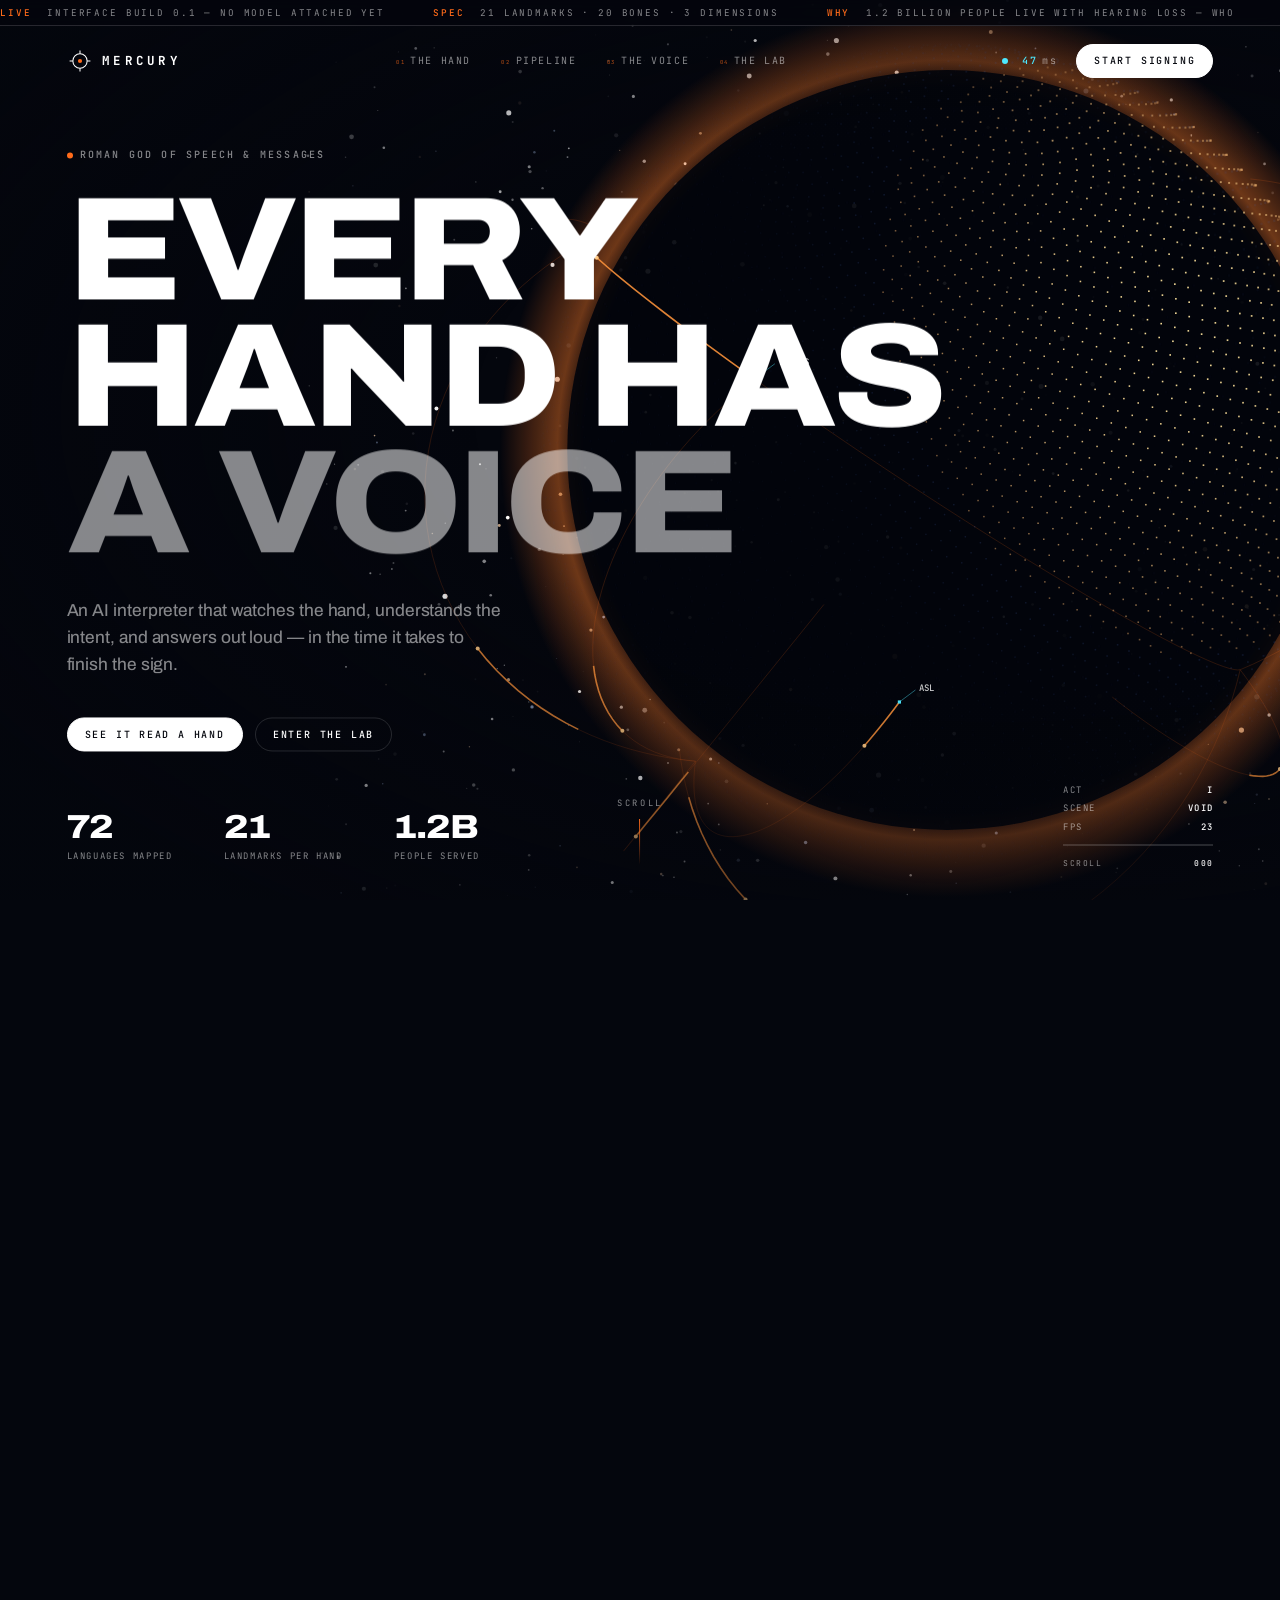
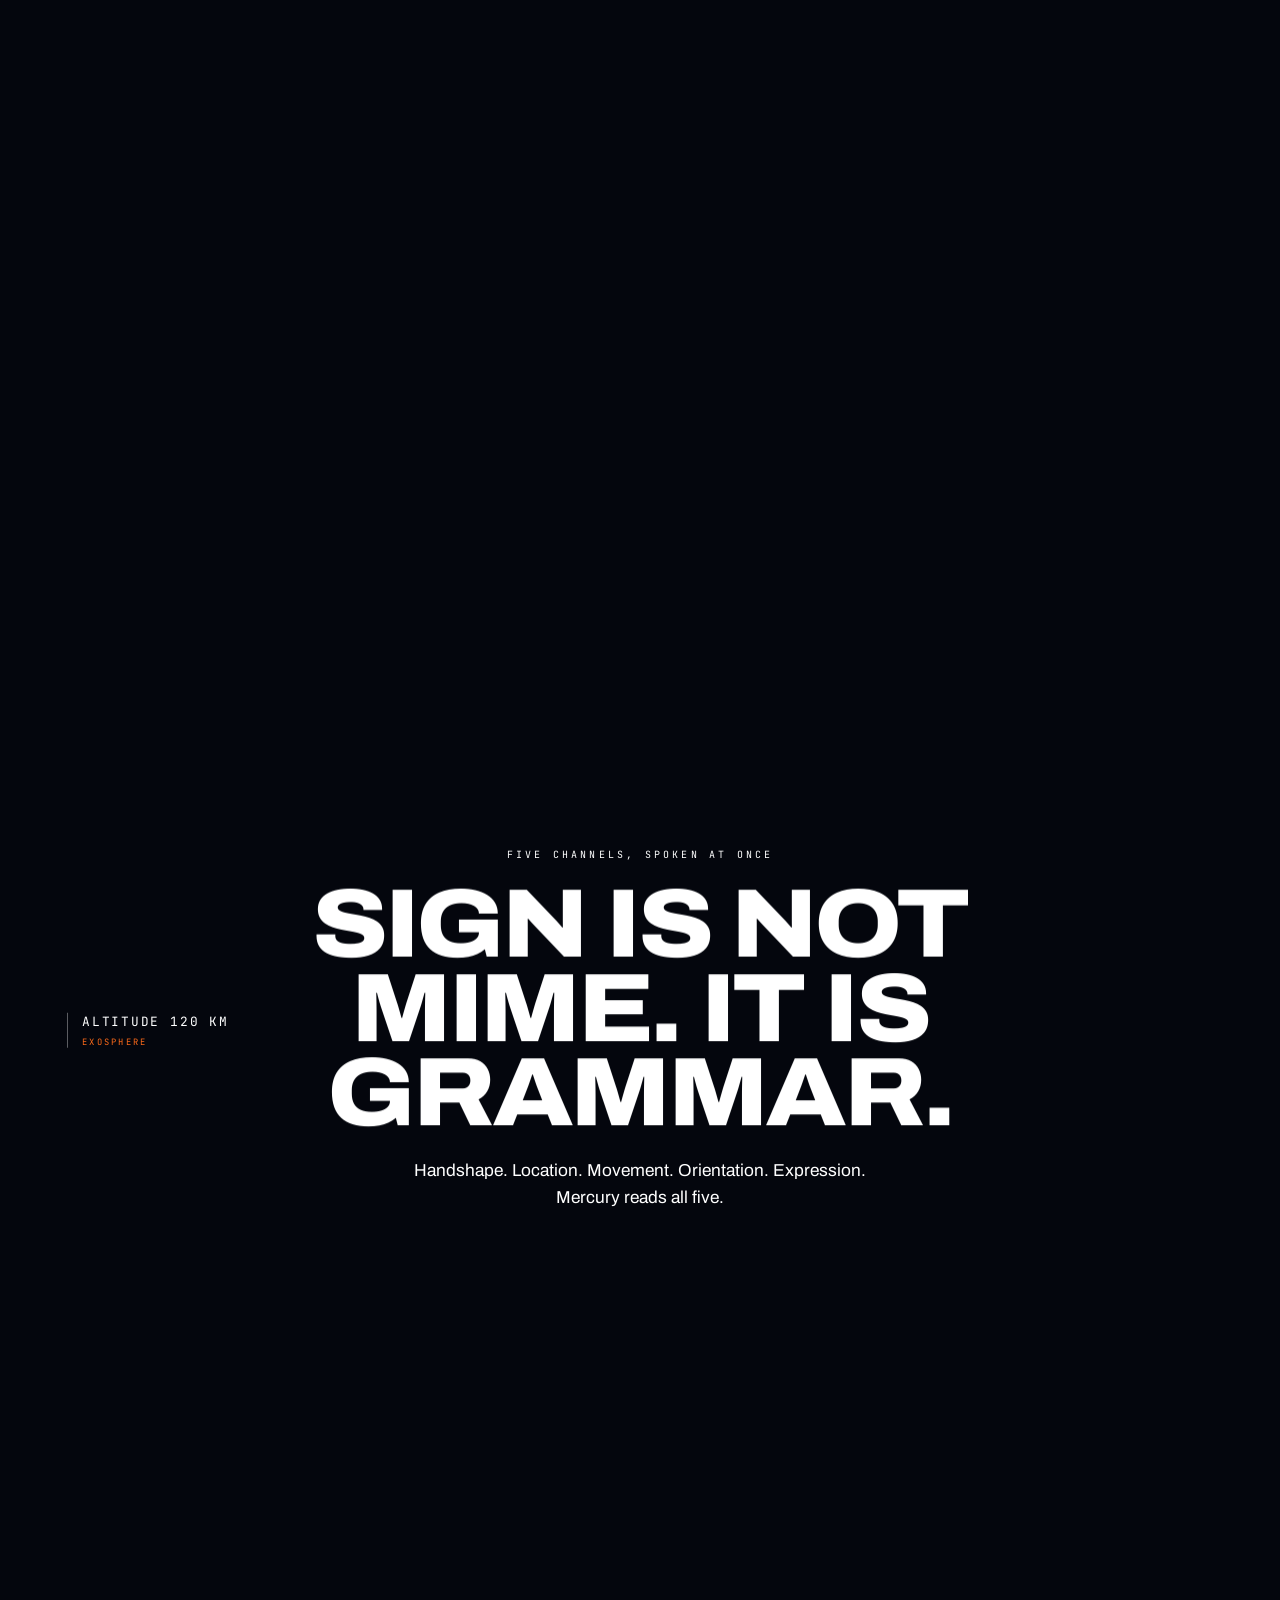
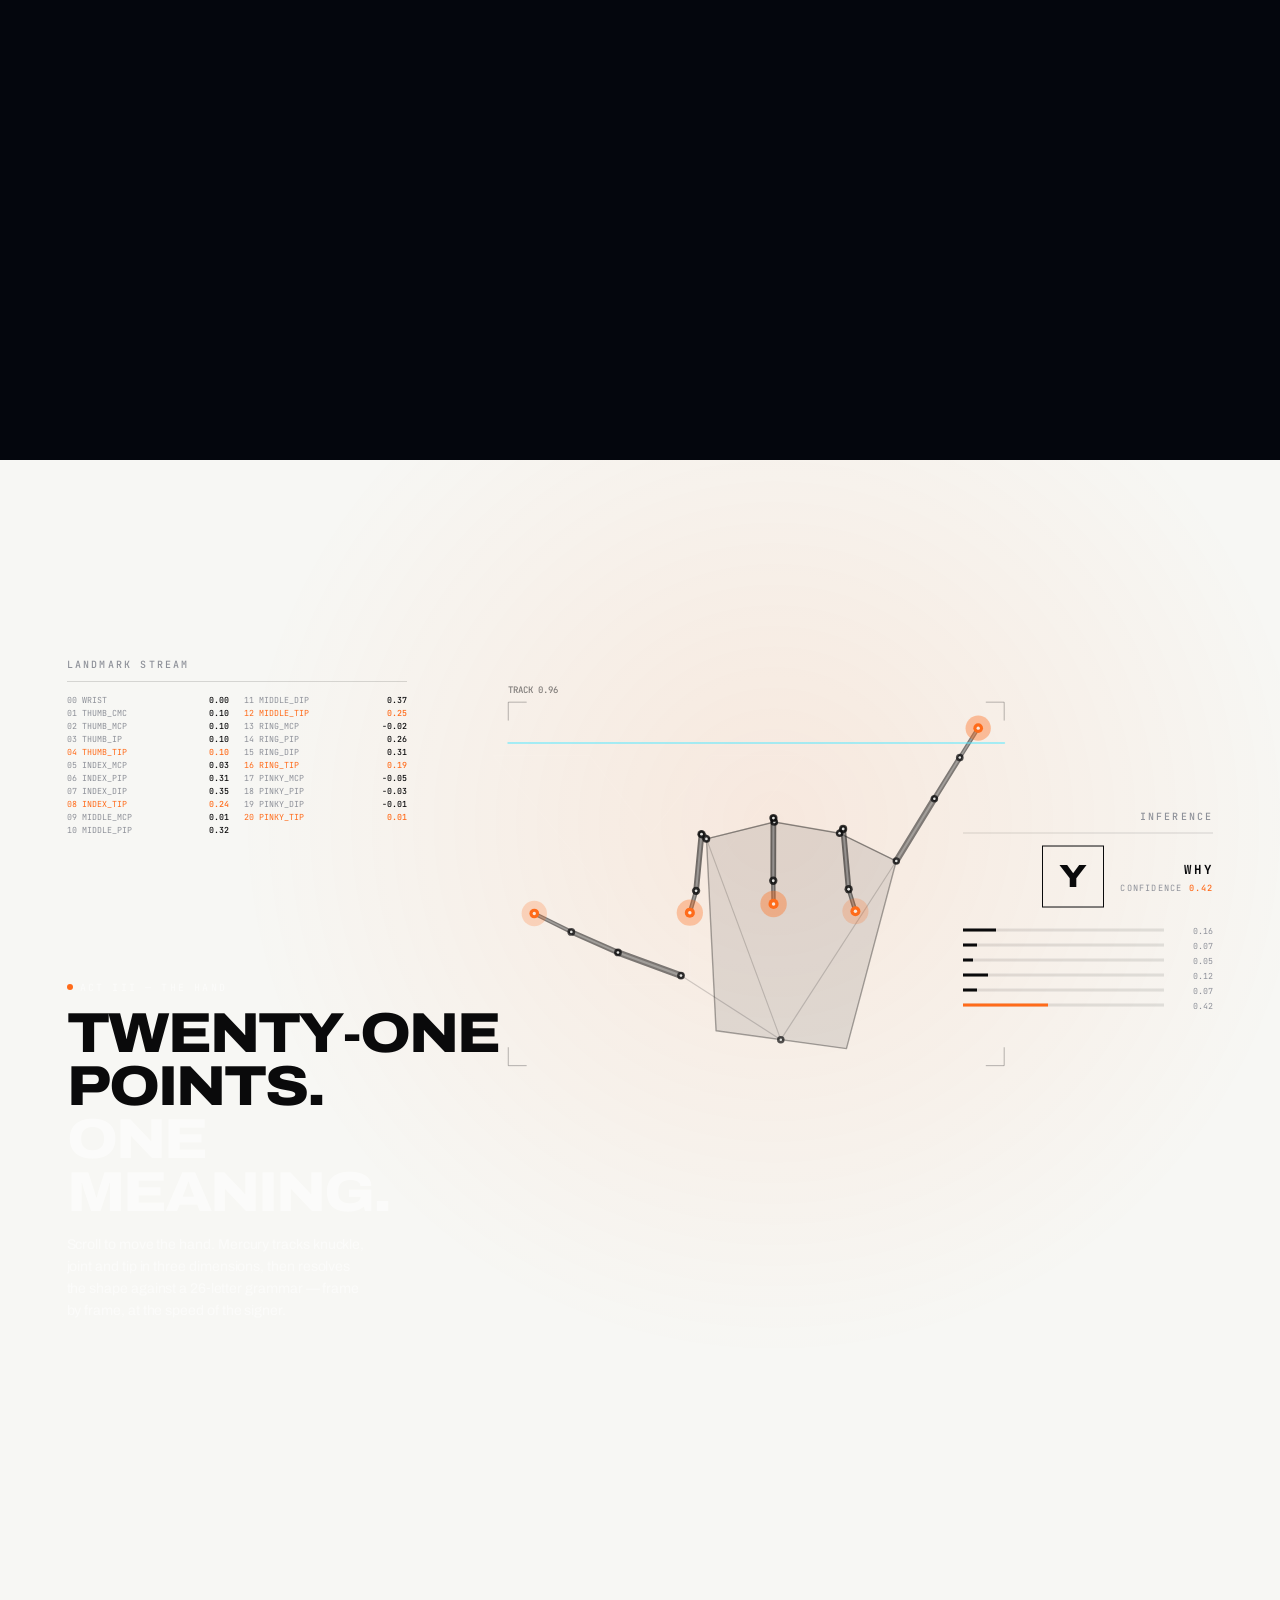
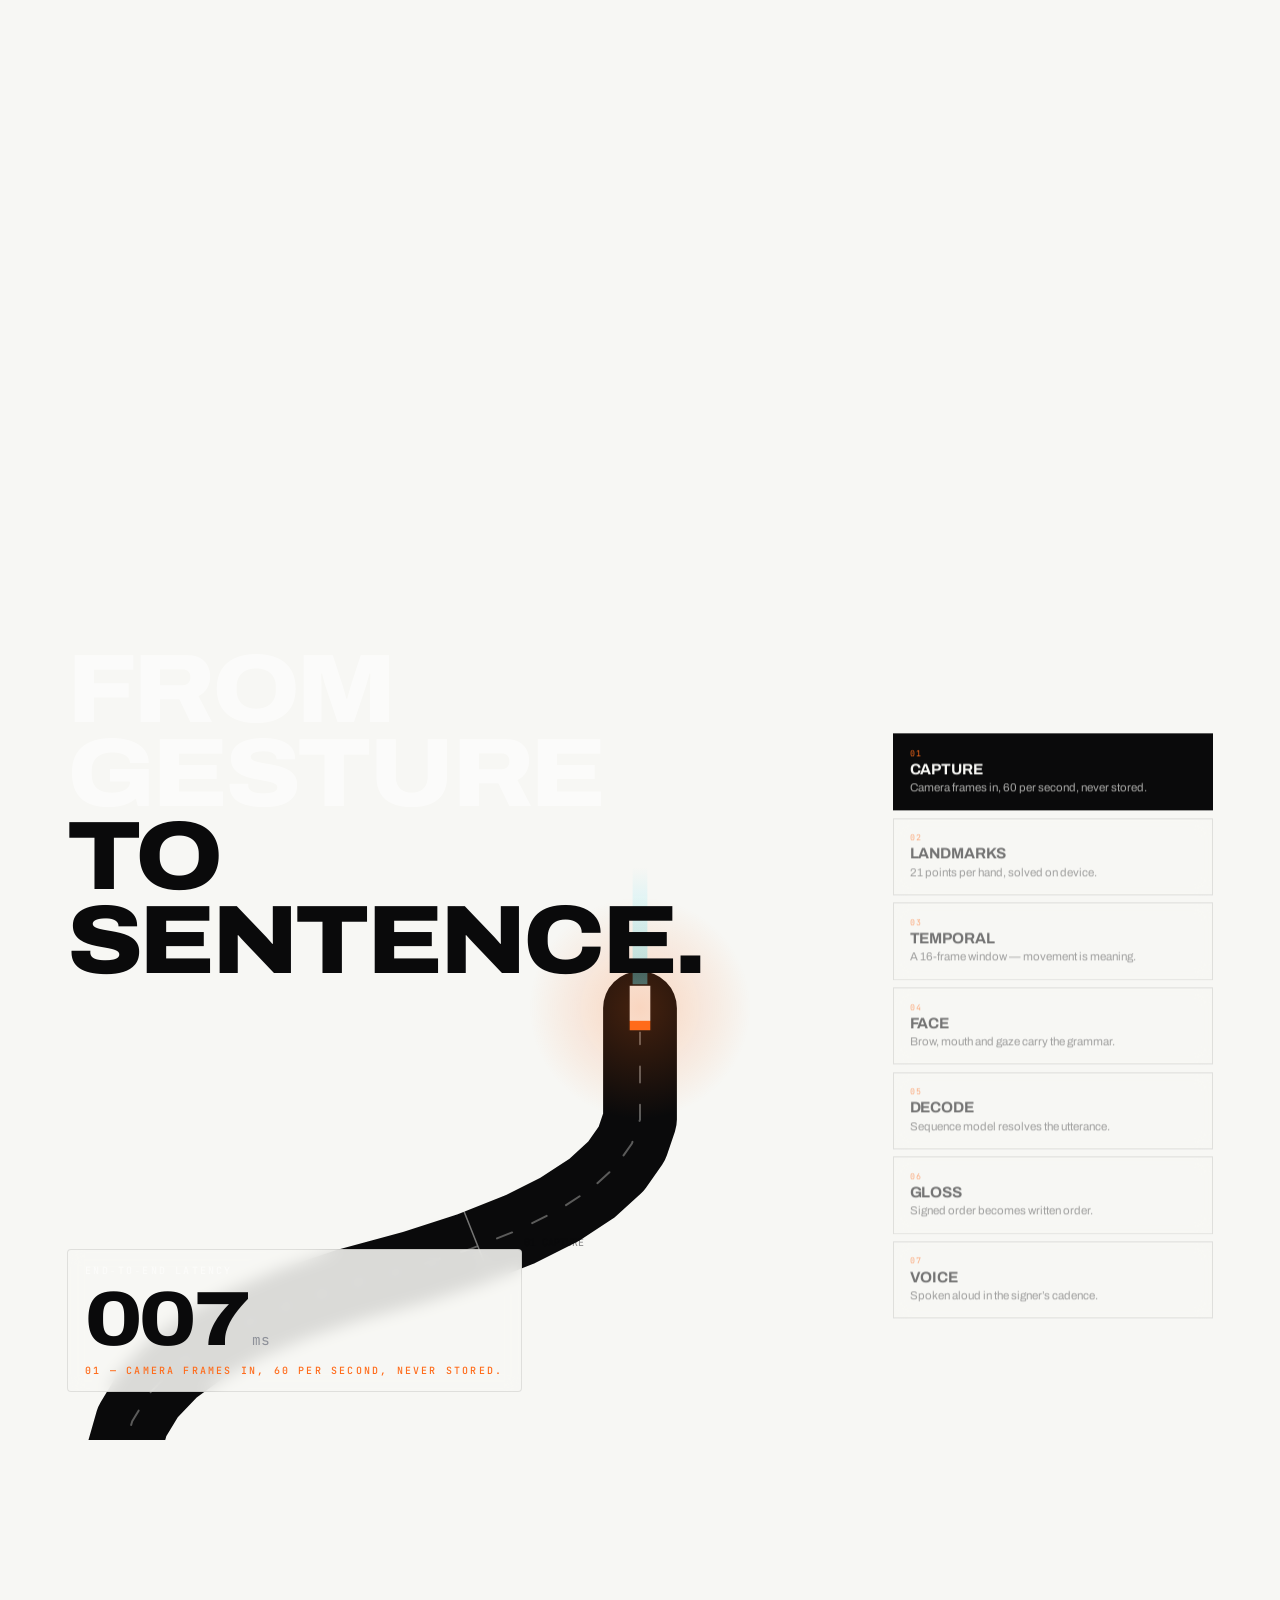
==== commit 2460e6c1: "Rebuild the descent and ascent as a real fall through atmosphere The two altitude acts were flat gra" ====
--- a/index.html
+++ b/index.html
@@ -104,15 +104,19 @@
 <!-- ============================================ ACT II — DESCENT ============================================ -->
 <section class="act act--descent" id="act-descent" data-act="II" data-scene="DESCENT">
   <div class="descent__sticky">
-    <div class="descent__sky" id="descentSky"></div>
+    <canvas id="cvDescent" class="scene-canvas"></canvas>
+    <div class="alt" aria-hidden="true">
+      <span class="alt__v" id="descentAlt">ALTITUDE 120 KM</span>
+      <span class="alt__l" id="descentLayer">EXOSPHERE</span>
+    </div>
     <div class="descent__copy">
-      <p class="descent__kicker" id="descentKicker">ENTERING RANGE</p>
+      <p class="descent__kicker">FIVE CHANNELS, SPOKEN AT ONCE</p>
       <h2 class="display display--lg descent__line">
         <span class="line"><span class="word">SIGN IS NOT</span></span>
         <span class="line"><span class="word">MIME. IT IS</span></span>
         <span class="line"><span class="word">GRAMMAR.</span></span>
       </h2>
-      <p class="descent__note">Handshape. Location. Movement. Orientation. Expression.<br>Five channels, spoken at once. Mercury reads all five.</p>
+      <p class="descent__note">Handshape. Location. Movement. Orientation. Expression.<br>Mercury reads all five.</p>
     </div>
   </div>
 </section>
@@ -183,6 +187,7 @@
   <div class="ascent__sticky">
     <canvas id="cvAscent" class="scene-canvas"></canvas>
     <div class="ascent__copy shell">
+      <p class="eyebrow eyebrow--light"><i class="tick"></i>ACT VI — THE ASCENT</p>
       <h2 class="display display--lg">ONE SIGNER.<br><span class="muted">EVERY ROOM.</span></h2>
       <p class="lede lede--light">A classroom in Nagpur. A pharmacy counter in Lisbon. A 3am emergency line.<br>Mercury runs on the glass already in the pocket.</p>
     </div>
--- a/assets/css/acts.css
+++ b/assets/css/acts.css
@@ -8,7 +8,7 @@
 
 /* ================= ACT I — VOID ================= */
 .act--void{background:var(--void-0)}
-.act--void{height:300vh}
+.act--void{height:420vh}
 .void__sticky{position:sticky;top:0;height:100vh;overflow:hidden}
 .void__vignette{position:absolute;inset:0;z-index:2;pointer-events:none;
   background:radial-gradient(120% 90% at 78% 46%,transparent 34%,rgba(4,6,13,.82) 78%)}
@@ -28,27 +28,32 @@
 @media (max-width:760px){.void__meta{gap:1.6rem}.scroll-cue{display:none}}
 
 /* ================= ACT II — DESCENT ================= */
-/* black -> violet -> cyan -> daylight. The atmosphere entry. */
-.act--descent{background:var(--void-0);height:280vh}
+/* A fall, not a wipe: stars, airglow and three cloud decks, all
+   drawn in cvDescent. 520vh so the fall has time to read. */
+.act--descent{background:var(--void-0);height:520vh}
 .descent__sticky{position:sticky;top:0;height:100vh;overflow:hidden;
   display:grid;place-items:center}
-.descent__sky{position:absolute;inset:0;z-index:0;
-  background:linear-gradient(180deg,
-    #04060d 0%, #0a0a2e 18%, #1b1a6b 34%,
-    #2f4fb8 52%, #5f9be0 68%, #a9cdf2 82%, #f7f7f4 100%);
-  background-size:100% 340%;background-position:0% 0%}
 .descent__copy{position:relative;z-index:var(--z-copy);text-align:center;
-  display:grid;justify-items:center;gap:1.4rem;padding-inline:var(--shell)}
+  display:grid;justify-items:center;gap:1.4rem;padding-inline:var(--shell);
+  mix-blend-mode:difference}
 .descent__kicker{font-family:var(--mono);font-size:var(--fs-mono);letter-spacing:.32em;
-  text-transform:uppercase;color:var(--signal)}
-.descent__line{color:#fff;mix-blend-mode:difference}
-.descent__note{font-size:var(--fs-lede);line-height:1.6;color:rgba(255,255,255,.78);
+  text-transform:uppercase;color:#fff}
+.descent__line{color:#fff}
+.descent__note{font-size:var(--fs-lede);line-height:1.6;color:#fff;
   max-width:46ch;margin-inline:auto}
+
+/* altimeter */
+.alt{position:absolute;left:var(--shell);top:50%;translate:0 -50%;z-index:var(--z-copy);
+  display:grid;gap:.35rem;font-family:var(--mono);text-transform:uppercase;
+  border-left:1px solid rgba(255,255,255,.35);padding-left:.9rem}
+.alt__v{font-size:.8rem;letter-spacing:.14em;color:#fff;font-variant-numeric:tabular-nums}
+.alt__l{font-size:.55rem;letter-spacing:.26em;color:var(--signal)}
+@media (max-width:860px){.alt{display:none}}
 
 /* ================= ACT III — THE HAND ================= */
 /* daylight. the reach-stacker beat: one object, scrubbed. */
 .act--hand{background:var(--paper-0);color:var(--ink-0)}
-.act--hand{height:520vh}
+.act--hand{height:720vh}
 .hand__sticky{position:sticky;top:0;height:100vh;overflow:hidden;
   display:grid;place-items:center}
 .hand__sticky .scene-canvas{z-index:1}
@@ -95,9 +100,10 @@
 /* ================= ACT IV — PIPELINE ================= */
 /* camera flips top-down. the corridor is negative space. */
 .act--pipeline{background:var(--paper-0);color:var(--ink-0)}
-.act--pipeline{height:500vh}
+.act--pipeline{height:640vh}
 .pipe__sticky{position:sticky;top:0;height:100vh;overflow:hidden}
-.pipe__title{position:absolute;left:0;top:14vh;z-index:var(--z-copy);pointer-events:none}
+.pipe__title{position:absolute;left:0;top:12vh;z-index:var(--z-copy);pointer-events:none;
+  max-width:min(100%,62ch)}
 .pipe__hud{position:absolute;left:var(--shell);bottom:3rem;z-index:var(--z-copy);
   padding:.9rem 1.1rem;background:color-mix(in srgb,var(--paper-0) 88%,transparent);
   backdrop-filter:blur(8px);border:1px solid rgba(10,10,11,.10);border-radius:4px}
@@ -107,8 +113,8 @@
   font-variant-numeric:tabular-nums}
 .pipe__ms span{font-family:var(--mono);font-size:.9rem;color:var(--ink-2)}
 .pipe__stage{color:var(--signal)!important}
-.pipe__cards{position:absolute;right:var(--shell);top:50%;translate:0 -50%;
-  z-index:var(--z-copy);width:min(34vw,340px);display:grid;gap:.5rem}
+.pipe__cards{position:absolute;right:var(--shell);top:54%;translate:0 -50%;
+  z-index:var(--z-copy);width:min(30vw,320px);display:grid;gap:.45rem}
 .pcard{border:1px solid rgba(10,10,11,.18);padding:.85rem .95rem;background:rgba(247,247,244,.93);
   backdrop-filter:blur(8px);opacity:.55;transition:opacity .4s,border-color .4s,background .4s}
 .pcard.is-live{opacity:1;border-color:var(--ink-0);background:var(--ink-0);color:var(--paper-0)}
@@ -119,7 +125,7 @@
 
 /* ================= ACT V — THE VOICE ================= */
 .act--wave{background:#050a1a;color:#fff}
-.act--wave{height:360vh}
+.act--wave{height:480vh}
 .wave__sticky{position:sticky;top:0;height:100vh;overflow:hidden;display:grid;place-items:center}
 .wave__center{position:relative;z-index:var(--z-copy);text-align:center;display:grid;
   justify-items:center;gap:1.2rem}
@@ -140,7 +146,7 @@
   mask-image:radial-gradient(70% 60% at 50% 50%,#000,transparent)}
 
 /* ================= ACT VI — ASCENT ================= */
-.act--ascent{background:#050a1a;color:#fff;height:220vh}
+.act--ascent{background:#050a1a;color:#fff;height:460vh}
 .ascent__sticky{position:sticky;top:0;height:100vh;overflow:hidden;display:grid;place-items:center}
 .ascent__copy{position:relative;z-index:var(--z-copy);text-align:center;display:grid;
   justify-items:center;gap:1rem}
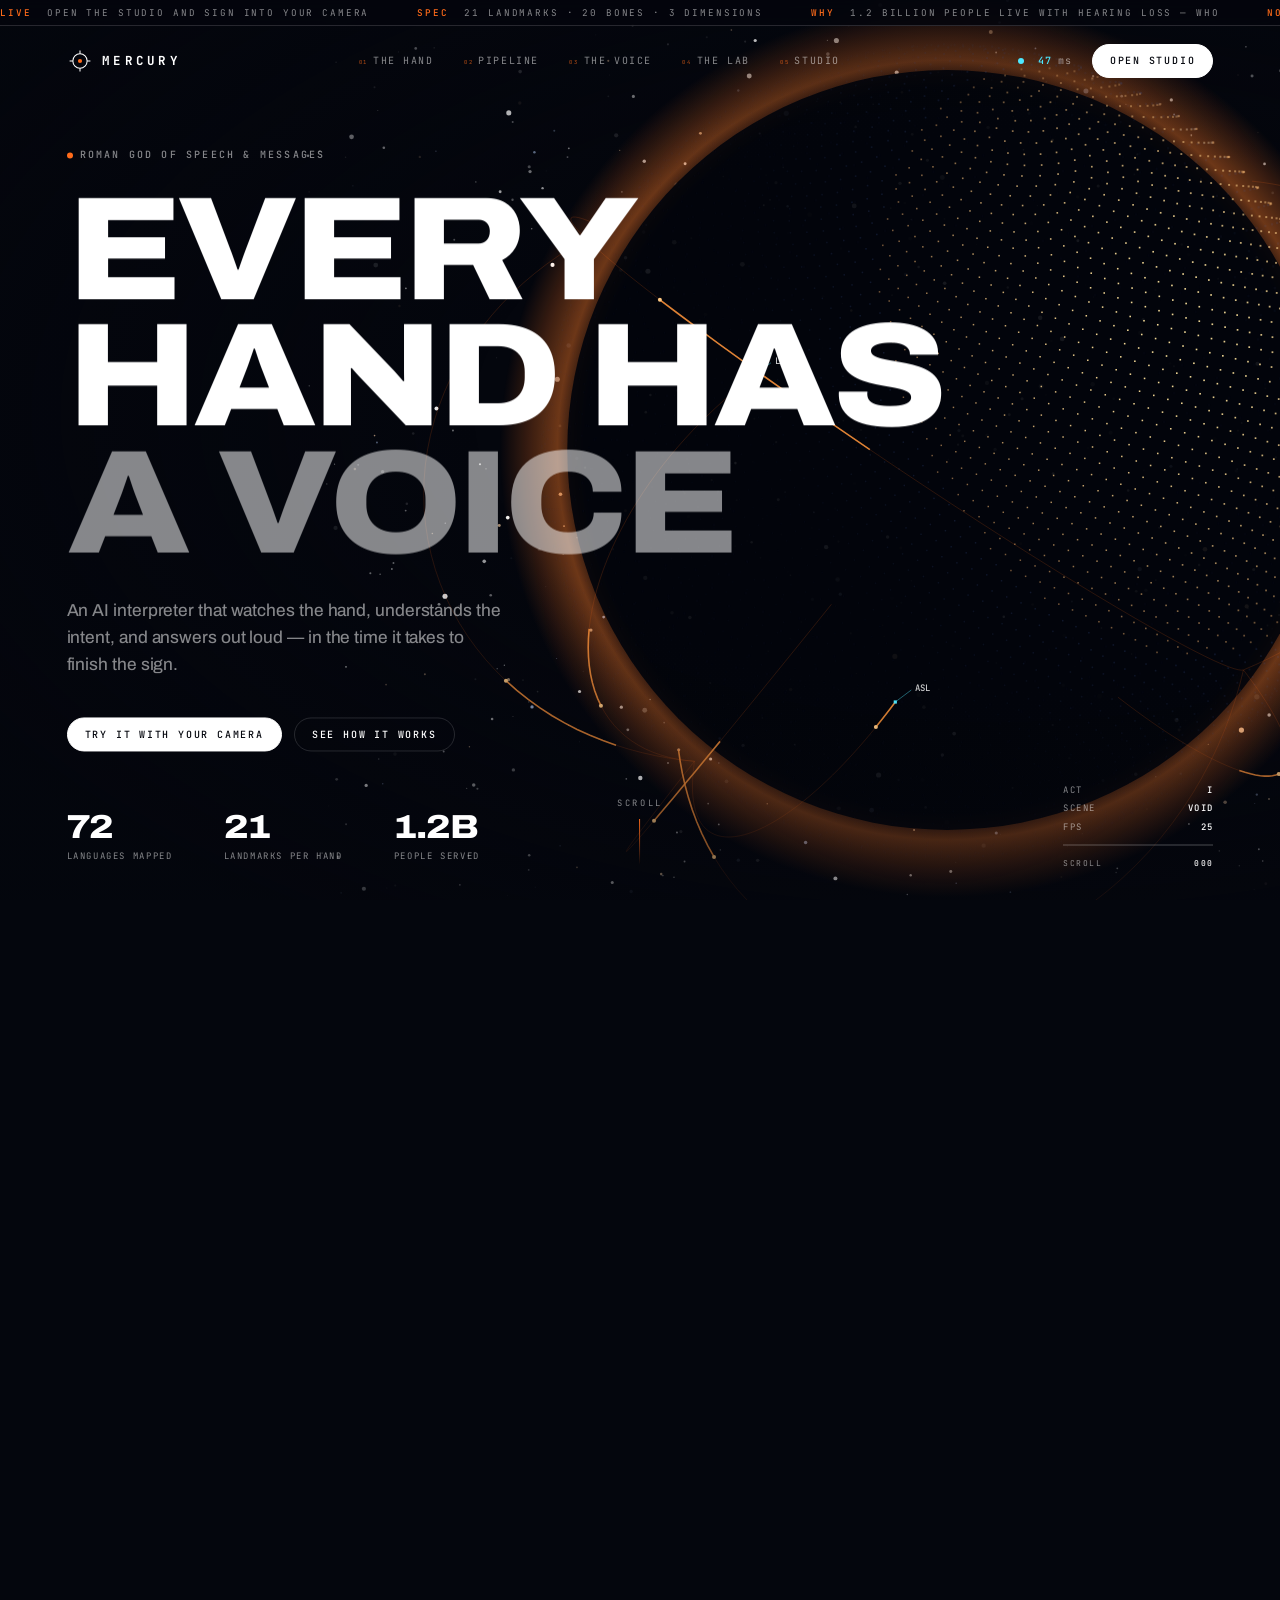
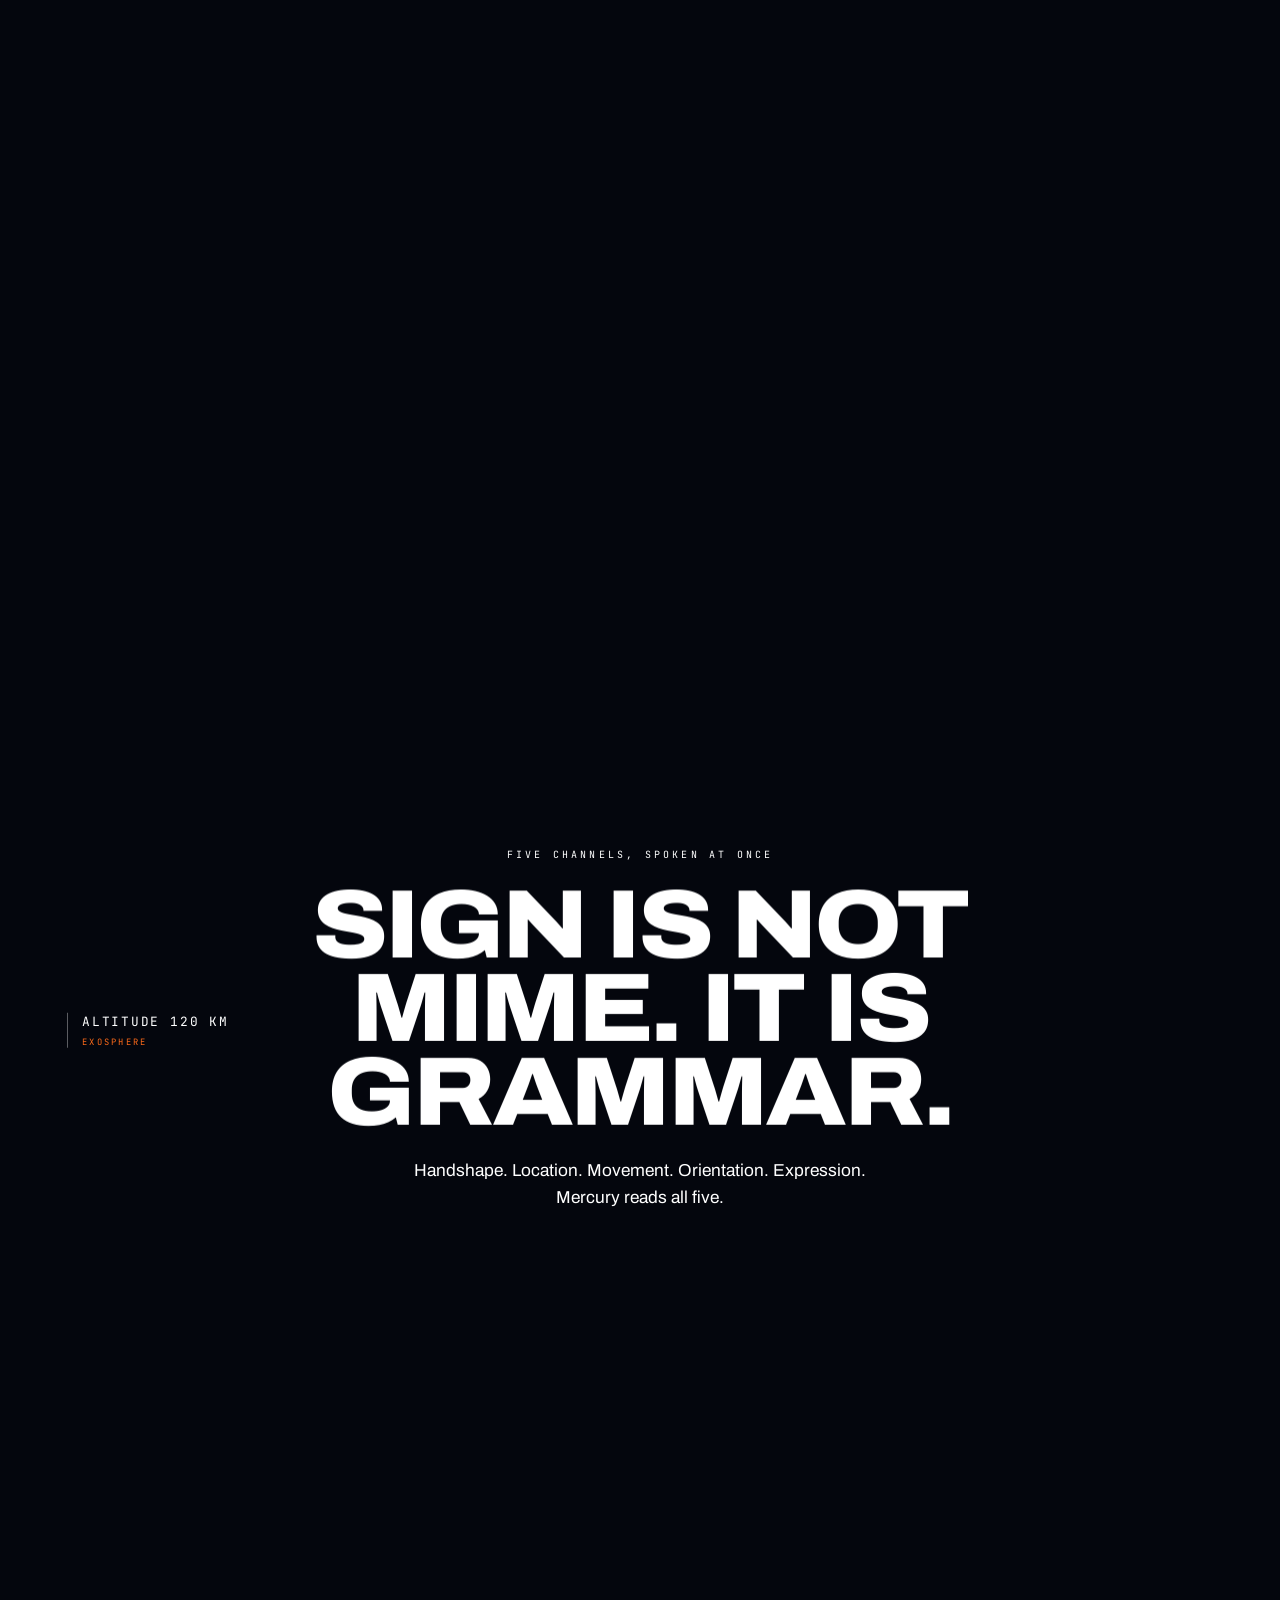
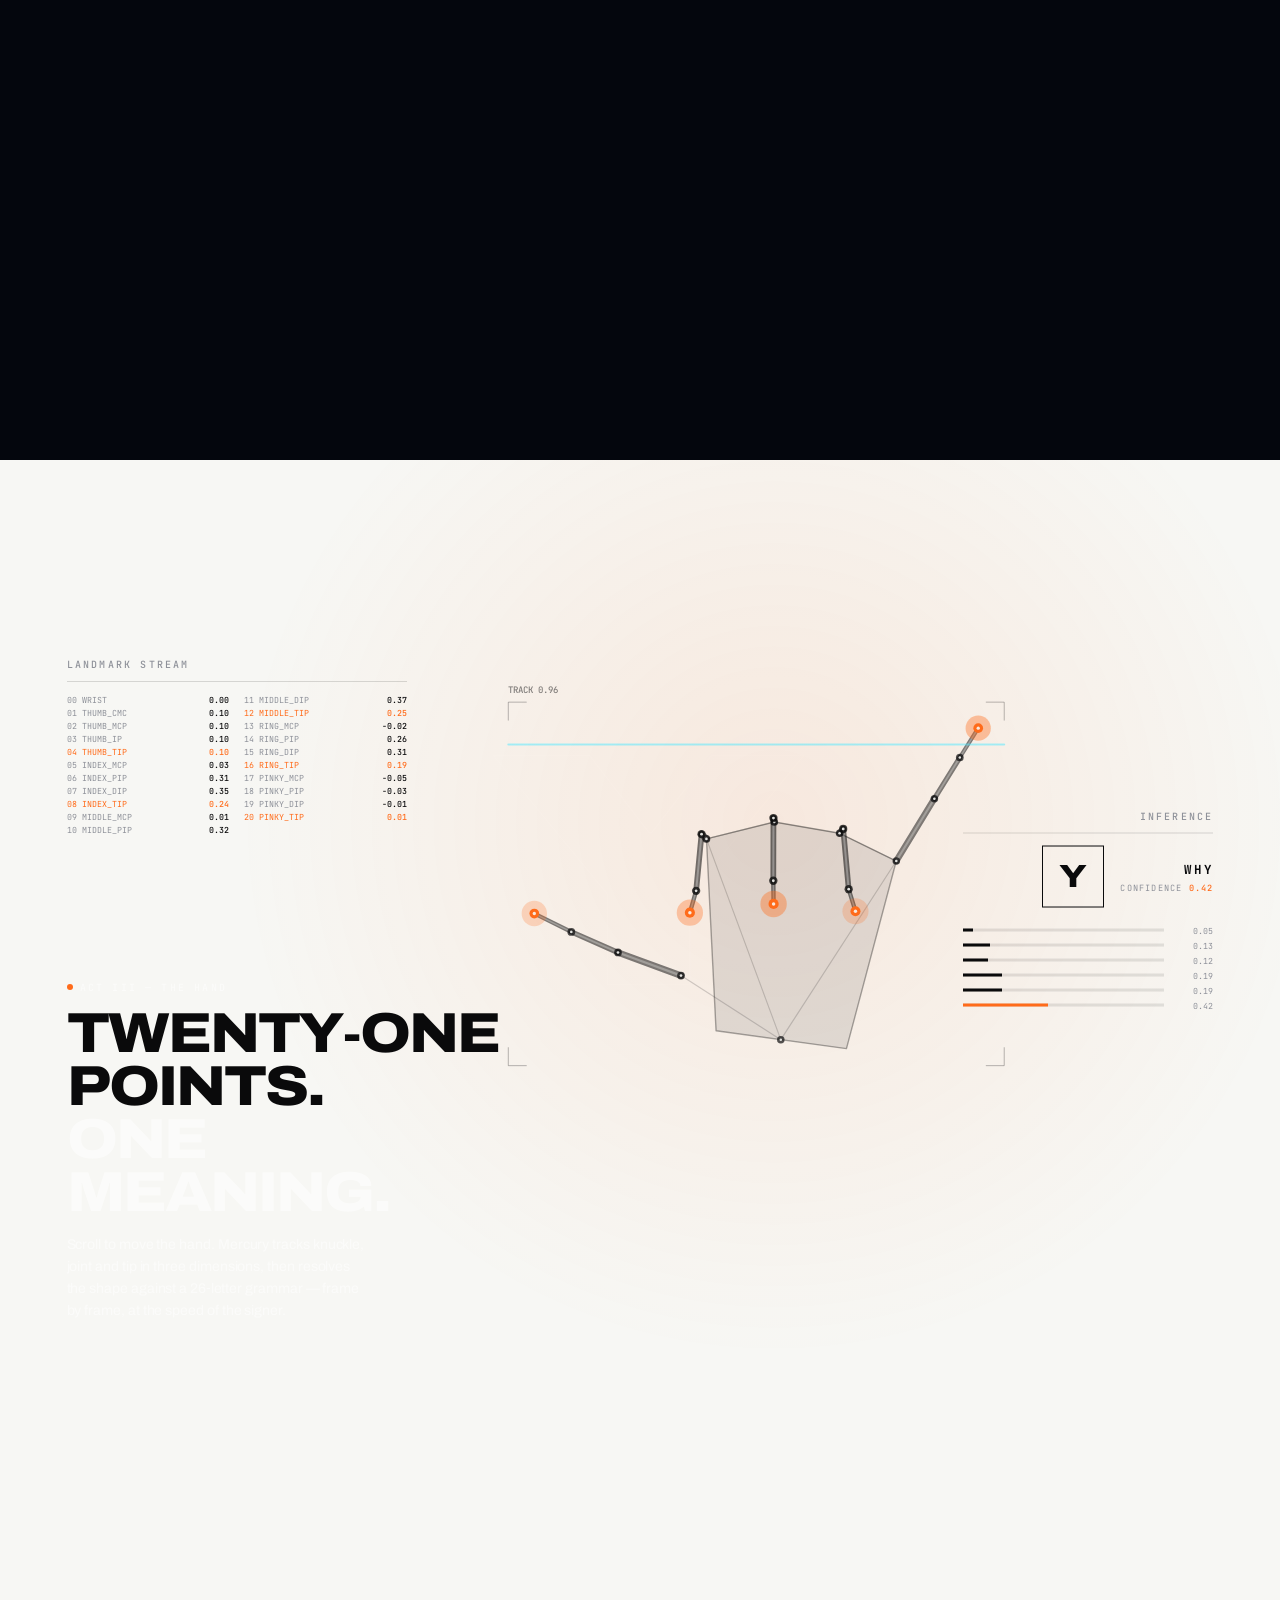
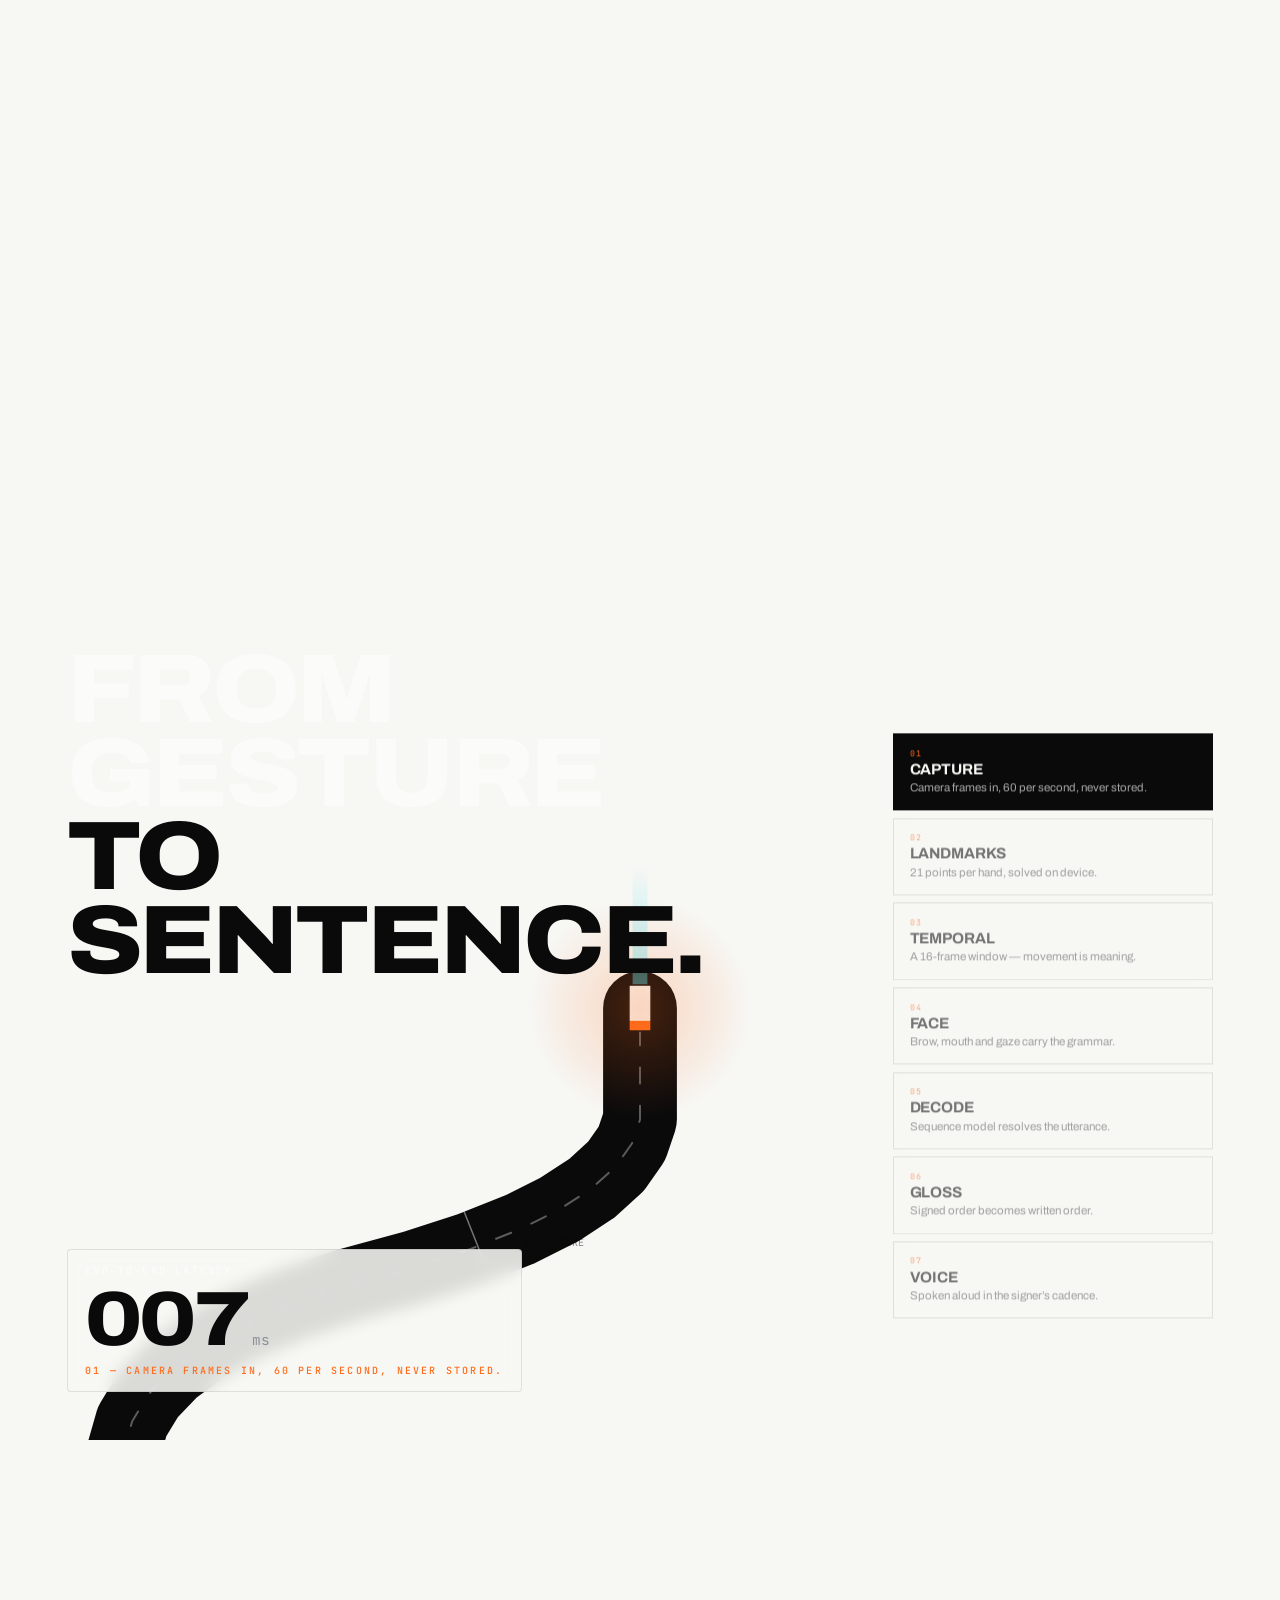
==== commit 14d478b9: "Add Mercury Studio: a working interpreter studio.html turns the project from a story into a tool. Fo" ====
--- a/index.html
+++ b/index.html
@@ -53,10 +53,11 @@
     <a href="#act-pipeline" data-cursor="TRACE"><i>02</i>Pipeline</a>
     <a href="#act-wave" data-cursor="HEAR"><i>03</i>The Voice</a>
     <a href="#act-lab" data-cursor="OPEN"><i>04</i>The Lab</a>
+    <a href="studio.html" data-cursor="LIVE"><i>05</i>Studio</a>
   </nav>
   <div class="nav__end">
     <span class="nav__stat"><i class="dot"></i><b id="navLatency">—</b> ms</span>
-    <a class="pill pill--solid" href="#act-close" data-cursor="START">START SIGNING</a>
+    <a class="pill pill--solid" href="studio.html" data-cursor="OPEN">OPEN STUDIO</a>
   </div>
 </header>
 
@@ -86,8 +87,8 @@
       </h1>
       <p class="lede">An AI interpreter that watches the hand, understands the intent, and answers out loud — in the time it takes to finish the sign.</p>
       <div class="cta-row">
-        <a class="pill pill--solid" href="#act-hand" data-cursor="SCROLL">SEE IT READ A HAND</a>
-        <a class="pill" href="#act-lab" data-cursor="OPEN">ENTER THE LAB</a>
+        <a class="pill pill--solid" href="studio.html" data-cursor="LIVE">TRY IT WITH YOUR CAMERA</a>
+        <a class="pill" href="#act-hand" data-cursor="SCROLL">SEE HOW IT WORKS</a>
       </div>
     </div>
 
@@ -254,7 +255,7 @@
       <span class="line"><span class="word">HANDS.</span></span>
     </h2>
     <div class="cta-row cta-row--center">
-      <a class="pill pill--solid pill--lg" href="#top" data-cursor="SOON">OPEN THE INTERPRETER</a>
+      <a class="pill pill--solid pill--lg" href="studio.html" data-cursor="LIVE">OPEN THE INTERPRETER</a>
       <a class="pill pill--lg" href="#act-lab" data-cursor="READ">READ THE PAPER</a>
     </div>
   </div>
@@ -268,9 +269,9 @@
       <p>MERCURY</p>
       <span>Roman god of speech, messages and crossings between worlds.</span>
     </div>
-    <div class="foot__col"><p class="mono-label">PROJECT</p><a href="#act-hand">The Hand</a><a href="#act-pipeline">Pipeline</a><a href="#act-wave">The Voice</a><a href="#act-lab">The Lab</a></div>
+    <div class="foot__col"><p class="mono-label">PROJECT</p><a href="studio.html">Studio — live</a><a href="#act-hand">The Hand</a><a href="#act-pipeline">Pipeline</a><a href="#act-wave">The Voice</a><a href="#act-lab">The Lab</a></div>
     <div class="foot__col"><p class="mono-label">BUILT WITH</p><span>Python</span><span>WebGL</span><span>Canvas 2D</span><span>No stock imagery</span></div>
-    <div class="foot__col"><p class="mono-label">STATUS</p><span class="live"><i class="dot"></i>INTERFACE BUILD</span><span id="footClock">--:--:--</span></div>
+    <div class="foot__col"><p class="mono-label">STATUS</p><span class="live"><i class="dot"></i>LIVE INTERPRETER</span><span id="footClock">--:--:--</span></div>
   </div>
   <div class="foot__rule"></div>
   <p class="foot__end"><span>MERCURY &mdash; AI SIGN LANGUAGE HELPER</span><span>EVERY HAND HAS A VOICE</span></p>
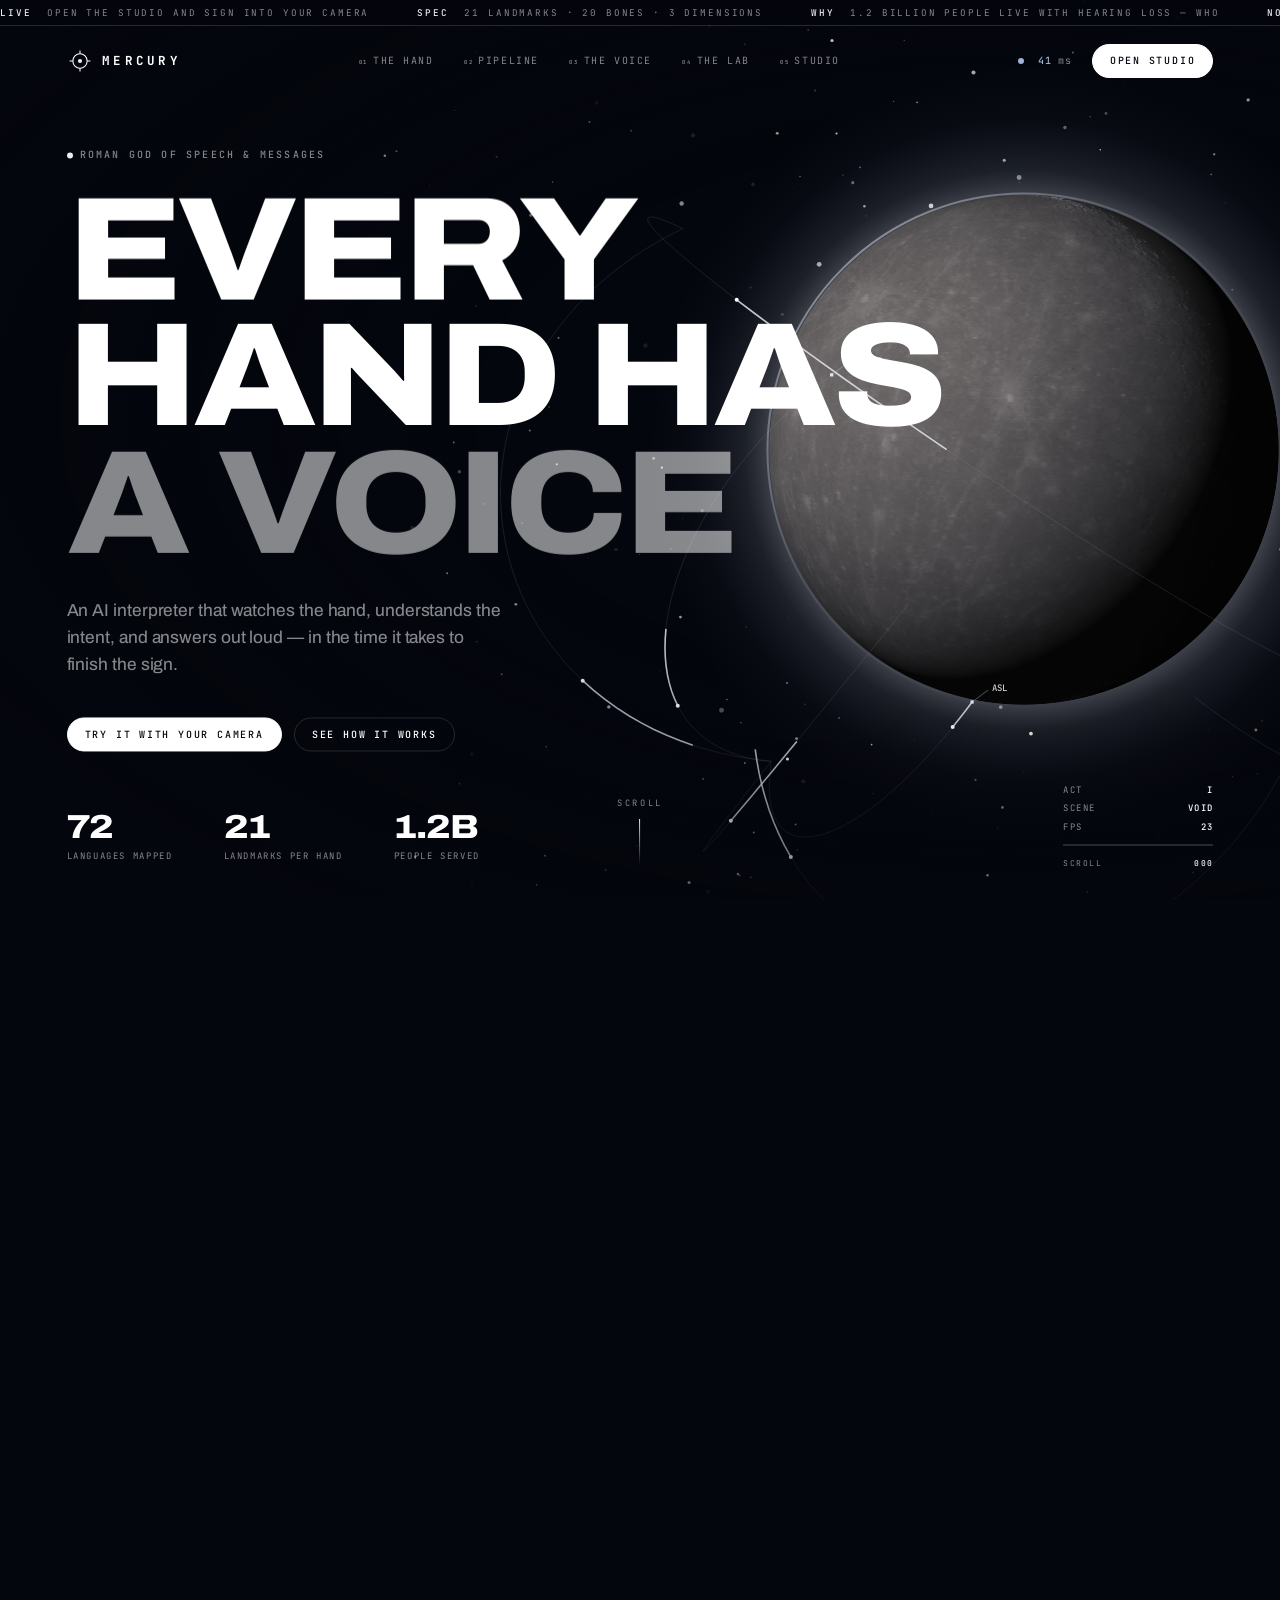
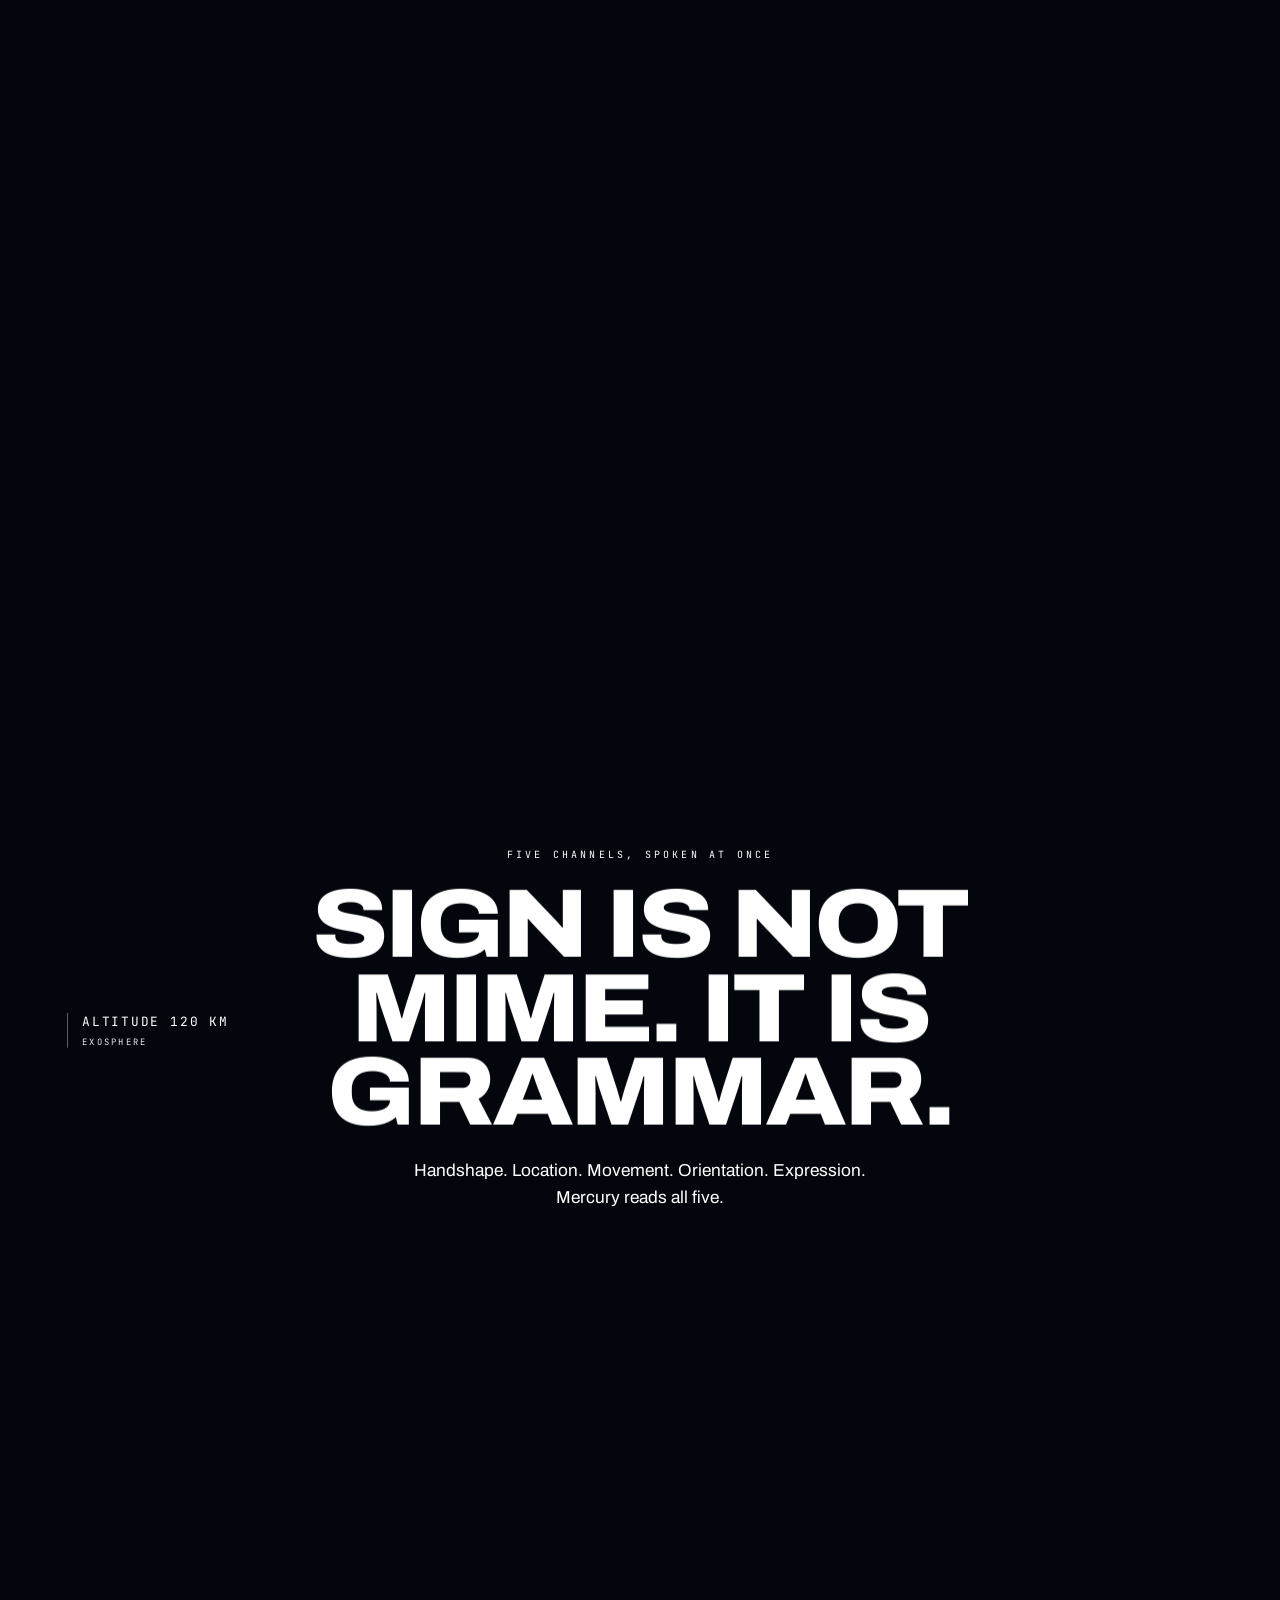
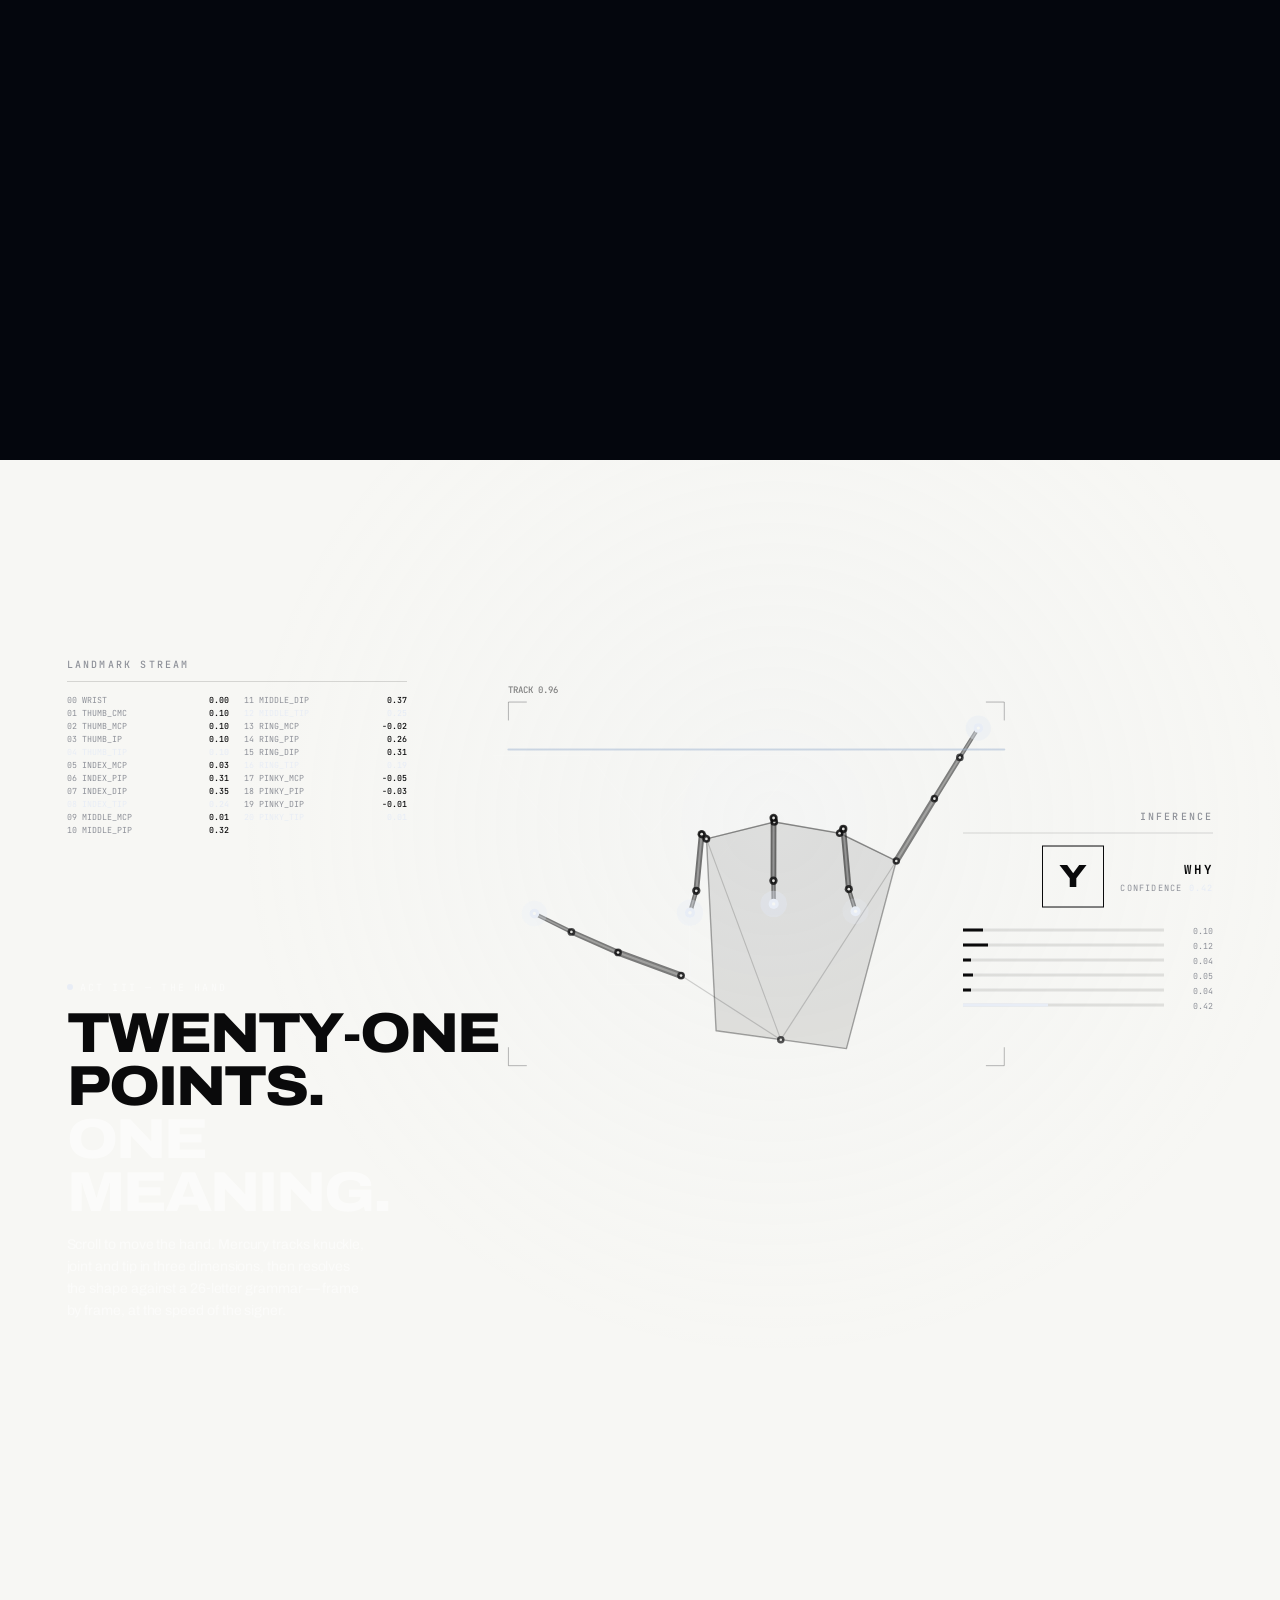
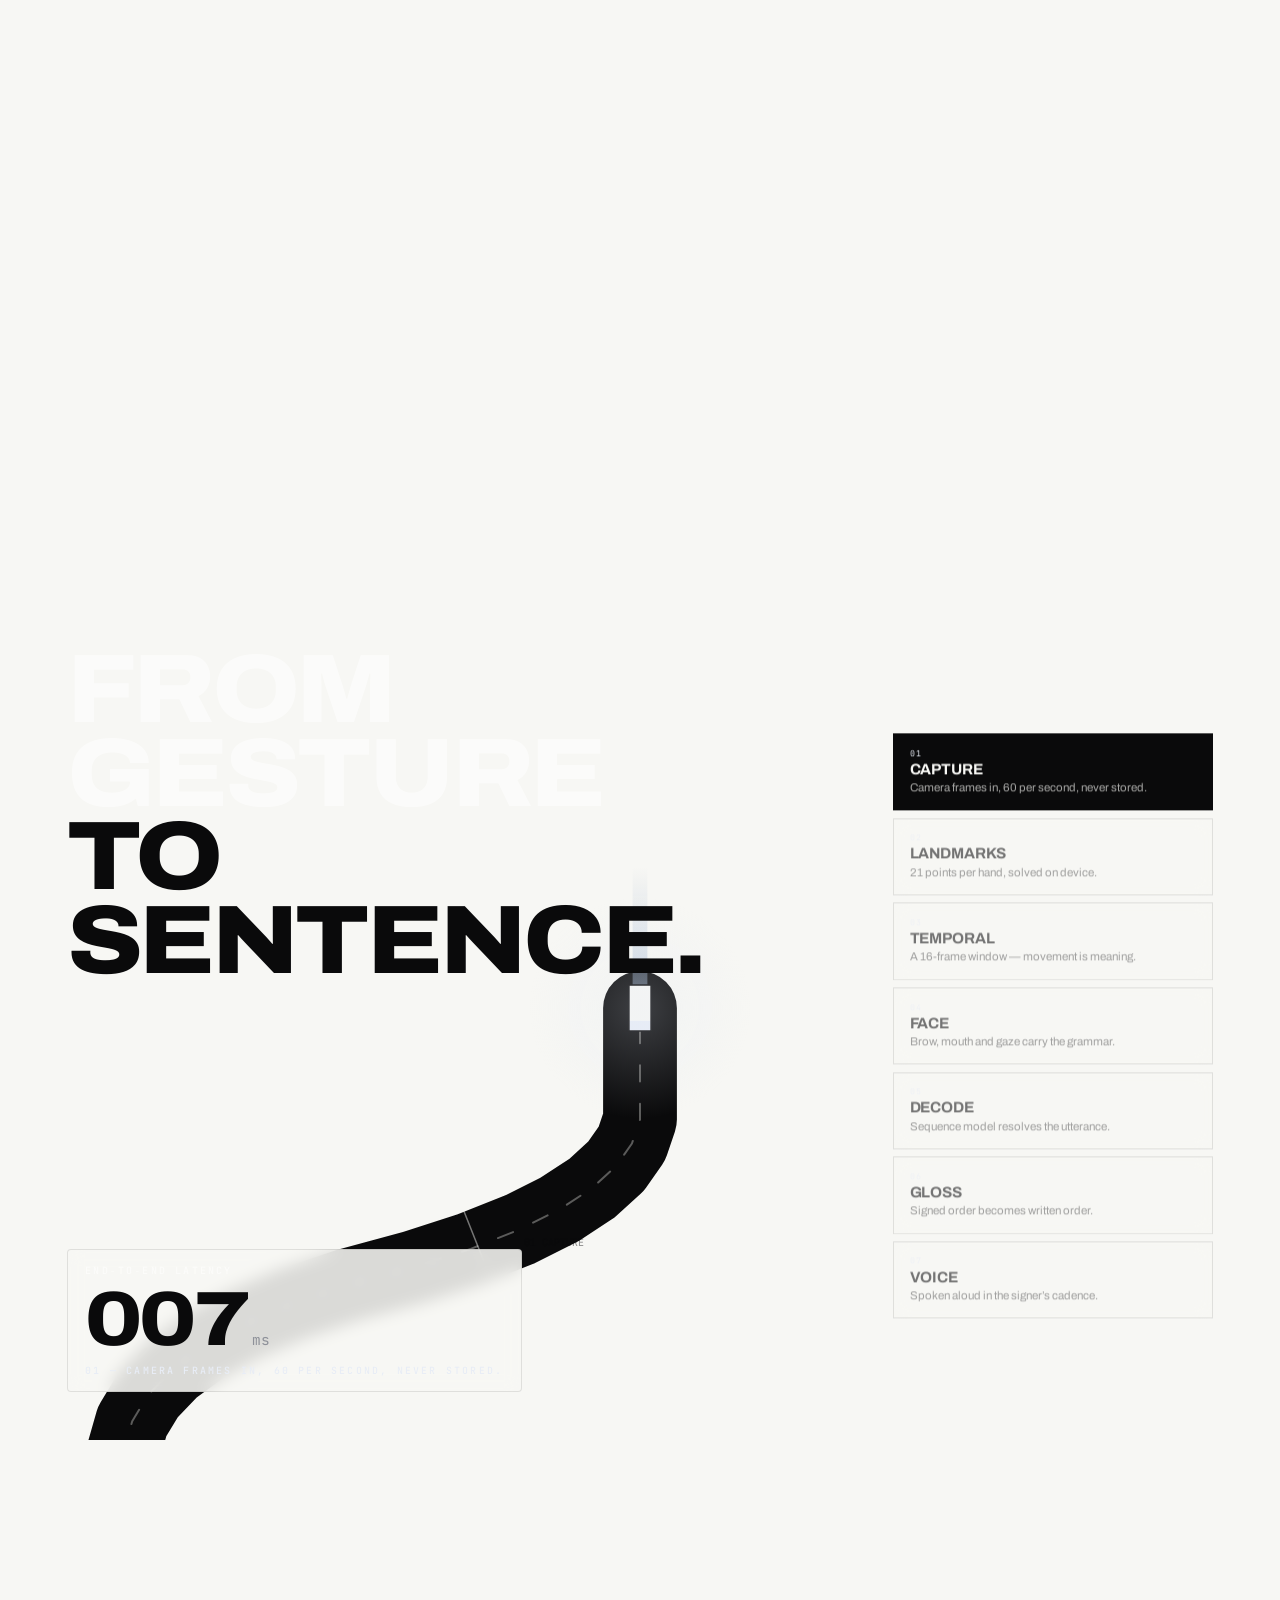
==== commit 85089ec7: "Add two-way conversation and predictive spelling; rebuild Act I around the real planet Converse mode" ====
--- a/index.html
+++ b/index.html
@@ -15,7 +15,7 @@
 <link rel="stylesheet" href="assets/css/chrome.css">
 <link rel="stylesheet" href="assets/css/acts.css">
 <link rel="stylesheet" href="assets/css/lab.css">
-<link rel="icon" href="data:image/svg+xml,<svg xmlns='http://www.w3.org/2000/svg' viewBox='0 0 32 32'><circle cx='16' cy='16' r='9' fill='none' stroke='%23FF6B1A' stroke-width='2.5'/><circle cx='16' cy='16' r='2.5' fill='%234DE8FF'/></svg>">
+<link rel="icon" href="data:image/svg+xml,<svg xmlns='http://www.w3.org/2000/svg' viewBox='0 0 32 32'><circle cx='16' cy='16' r='9' fill='none' stroke='%23E8EDF6' stroke-width='2.5'/><circle cx='16' cy='16' r='2.5' fill='%239FB4D0'/></svg>">
 </head>
 <body>
 
@@ -226,15 +226,19 @@
   </div>
 
   <div class="lab__race">
-    <p class="lab__race-title">MERCURY</p>
-    <div class="win">
-      <div class="win__bar"><span>mercury — live interpret</span><i>▣</i></div>
-      <pre class="win__body" id="raceA"></pre>
-    </div>
-    <p class="lab__race-title">CAPTION RELAY</p>
-    <div class="win win--muted">
-      <div class="win__bar"><span>relay — human queue</span><i>▣</i></div>
-      <pre class="win__body" id="raceB"></pre>
+    <div class="lab__lane">
+      <p class="lab__race-title">MERCURY</p>
+      <div class="win">
+        <div class="win__bar"><span>mercury — live interpret</span><i>▣</i></div>
+        <pre class="win__body" id="raceA"></pre>
+      </div>
+    </div>
+    <div class="lab__lane">
+      <p class="lab__race-title">CAPTION RELAY</p>
+      <div class="win win--muted">
+        <div class="win__bar"><span>relay — human queue</span><i>▣</i></div>
+        <pre class="win__body" id="raceB"></pre>
+      </div>
     </div>
   </div>
 
--- a/assets/css/tokens.css
+++ b/assets/css/tokens.css
@@ -18,14 +18,20 @@
   --ink-2:#8e9199;
 
   /* --- climate: plasma (the lab) --- */
-  --plasma:#f77fa8;
-  --plasma-deep:#2a1a20;
+  /* The lab reads as an instrument panel: dark graphite ground, silver
+     chrome. Inverted from the original pink, and the same metal as the
+     rest of the site. */
+  --plasma:#12151b;
+  --plasma-deep:#dde3ed;
 
-  /* --- signal accents --- */
-  --signal:#ff6b1a;      /* molten amber — the planet closest to the sun */
-  --signal-dim:#a8410c;
-  --pulse:#4de8ff;       /* electric cyan — data in flight */
-  --pulse-dim:#1a7a8c;
+  /* --- signal accents ---
+     Mercury is quicksilver: the accent is polished metal, not a colour.
+     Hierarchy comes from brightness and temperature rather than hue, which
+     is what keeps a near-monochrome palette from going flat. */
+  --signal:#e8edf6;      /* polished silver — the live, the now */
+  --signal-dim:#8d97a8;
+  --pulse:#9fb4d0;       /* cool steel — data in flight */
+  --pulse-dim:#5a6a80;
   --quicksilver:#c8ccd6;
 
   /* --- semantic --- */
--- a/assets/css/base.css
+++ b/assets/css/base.css
@@ -58,7 +58,7 @@
 .eyebrow--light{color:rgba(255,255,255,.62)}
 .tick{width:6px;height:6px;background:var(--signal);border-radius:50%;flex:none;
   box-shadow:0 0 0 0 var(--signal);animation:tick 2.4s var(--ease) infinite}
-@keyframes tick{0%{box-shadow:0 0 0 0 rgba(255,107,26,.6)}70%,100%{box-shadow:0 0 0 9px rgba(255,107,26,0)}}
+@keyframes tick{0%{box-shadow:0 0 0 0 rgba(232,237,246,.55)}70%,100%{box-shadow:0 0 0 9px rgba(232,237,246,0)}}
 .dot{width:6px;height:6px;border-radius:50%;background:var(--pulse);display:inline-block;flex:none;
   animation:breathe 1.8s ease-in-out infinite}
 @keyframes breathe{0%,100%{opacity:1}50%{opacity:.25}}
--- a/assets/css/chrome.css
+++ b/assets/css/chrome.css
@@ -8,7 +8,7 @@
   display:grid;place-items:center;transition:opacity .6s var(--ease)}
 .boot.is-done{pointer-events:none}
 .boot__dither{position:absolute;inset:0;opacity:.5;
-  background-image:radial-gradient(rgba(255,107,26,.5) 1px,transparent 1px);
+  background-image:radial-gradient(rgba(232,237,246,.45) 1px,transparent 1px);
   background-size:4px 4px;mask-image:linear-gradient(180deg,#000,transparent 70%)}
 .boot__win{position:relative;width:min(92vw,420px);border:1px solid var(--quicksilver);
   background:#0a0d16;box-shadow:0 0 0 1px #000,8px 8px 0 rgba(0,0,0,.6)}
--- a/assets/css/acts.css
+++ b/assets/css/acts.css
@@ -141,8 +141,8 @@
 .caret{width:2px;height:1.1em;background:var(--pulse);animation:blink .9s steps(2) infinite}
 @keyframes blink{50%{opacity:0}}
 .wave__grid{position:absolute;inset:0;z-index:2;pointer-events:none;
-  background:linear-gradient(transparent 0 calc(100% - 1px),rgba(77,232,255,.07) 100%) 0 0/100% 62px,
-             linear-gradient(90deg,transparent 0 calc(100% - 1px),rgba(77,232,255,.07) 100%) 0 0/62px 100%;
+  background:linear-gradient(transparent 0 calc(100% - 1px),rgba(159,180,208,.07) 100%) 0 0/100% 62px,
+             linear-gradient(90deg,transparent 0 calc(100% - 1px),rgba(159,180,208,.07) 100%) 0 0/62px 100%;
   mask-image:radial-gradient(70% 60% at 50% 50%,#000,transparent)}
 
 /* ================= ACT VI — ASCENT ================= */
--- a/assets/css/lab.css
+++ b/assets/css/lab.css
@@ -16,15 +16,15 @@
 /* window chrome row */
 .lab__chrome{position:absolute;top:0;left:0;right:0;display:flex;
   justify-content:space-between;align-items:flex-start;padding:0;z-index:3}
-.lab__badge{border:1px solid var(--plasma-deep);background:var(--plasma);
+.lab__badge{border:1px solid rgba(221,227,237,.5);background:var(--plasma);
   max-width:min(60vw,330px);margin:0 0 0 0}
 .lab__badge-bar{background:var(--plasma-deep);color:var(--plasma);
   font-family:var(--mono);font-size:.62rem;letter-spacing:.14em;padding:.3rem .6rem;font-weight:700}
 .lab__badge-body{padding:.6rem;font-family:var(--mono);font-size:.62rem;line-height:1.7}
-.lab__life{border:1px solid var(--plasma-deep);background:var(--plasma);padding:.35rem;
+.lab__life{border:1px solid rgba(221,227,237,.5);background:var(--plasma);padding:.35rem;
   display:grid;justify-items:center;gap:.25rem;margin-right:0}
 .lab__life canvas{width:84px;height:84px;image-rendering:pixelated;
-  border:1px solid var(--plasma-deep);background:var(--plasma)}
+  border:1px solid rgba(221,227,237,.5);background:var(--plasma)}
 .lab__life p{font-family:var(--mono);font-size:.56rem;letter-spacing:.08em}
 
 /* the huge type block, framed by crop marks */
@@ -48,27 +48,28 @@
 .lab__stat{padding:clamp(3rem,8vh,6rem) var(--shell) 2rem}
 
 /* terminal race */
-.lab__race{padding:2rem var(--shell) 0;display:grid;gap:.5rem;
+.lab__race{padding:2rem var(--shell) 0;display:grid;gap:1.2rem;
   grid-template-columns:1fr 1fr;align-items:start}
+.lab__lane{display:grid;gap:.35rem;min-width:0}
 .lab__race-title{font-family:var(--mono);font-size:.6rem;letter-spacing:.24em;
   text-transform:uppercase;padding-bottom:.35rem}
-.lab__race .win:nth-of-type(1){grid-column:1}
-.win{border:1px solid var(--plasma-deep);background:#fff;
-  box-shadow:5px 5px 0 rgba(42,26,32,.35)}
-.win--muted{background:#cfcfcf}
+
+.win{border:1px solid rgba(221,227,237,.5);background:#080a0e;
+  box-shadow:5px 5px 0 rgba(0,0,0,.6)}
+.win--muted{background:#15181e;border-color:rgba(221,227,237,.25)}
 .win__bar{display:flex;justify-content:space-between;align-items:center;
-  background:var(--plasma-deep);color:#fff;padding:.3rem .55rem;
+  background:var(--plasma-deep);color:var(--plasma);padding:.3rem .55rem;
   font-family:var(--mono);font-size:.62rem;letter-spacing:.06em}
 .win__body{margin:0;padding:.7rem;font-family:var(--mono);font-size:.64rem;
   line-height:1.65;height:clamp(180px,26vh,260px);overflow:hidden;
-  white-space:pre-wrap;word-break:break-word;color:var(--plasma-deep)}
-.win--muted .win__body{color:#4a4a4a}
+  white-space:pre-wrap;word-break:break-word;color:#cfd7e4}
+.win--muted .win__body{color:#6b7480}
 
 /* three-column technical footer */
 .lab__cols{display:grid;grid-template-columns:1fr 1fr 1fr;gap:2rem;align-items:start;
-  padding:4rem var(--shell) 0;border-top:1px dashed rgba(42,26,32,.45);margin-top:3rem}
-.lab__col .mono-label{color:var(--plasma-deep);opacity:.75;display:block;margin-bottom:.7rem;
-  border-bottom:1px solid rgba(42,26,32,.3);padding-bottom:.5rem}
+  padding:4rem var(--shell) 0;border-top:1px dashed rgba(221,227,237,.28);margin-top:3rem}
+.lab__col .mono-label{color:var(--plasma-deep);opacity:.7;display:block;margin-bottom:.7rem;
+  border-bottom:1px solid rgba(221,227,237,.22);padding-bottom:.5rem}
 .lab__col p:not(.mono-label){font-size:.92rem;line-height:1.6;max-width:34ch}
 .b64{font-family:var(--mono);font-size:.56rem;line-height:1.5;word-break:break-all;
   opacity:.65;max-width:100%!important}
